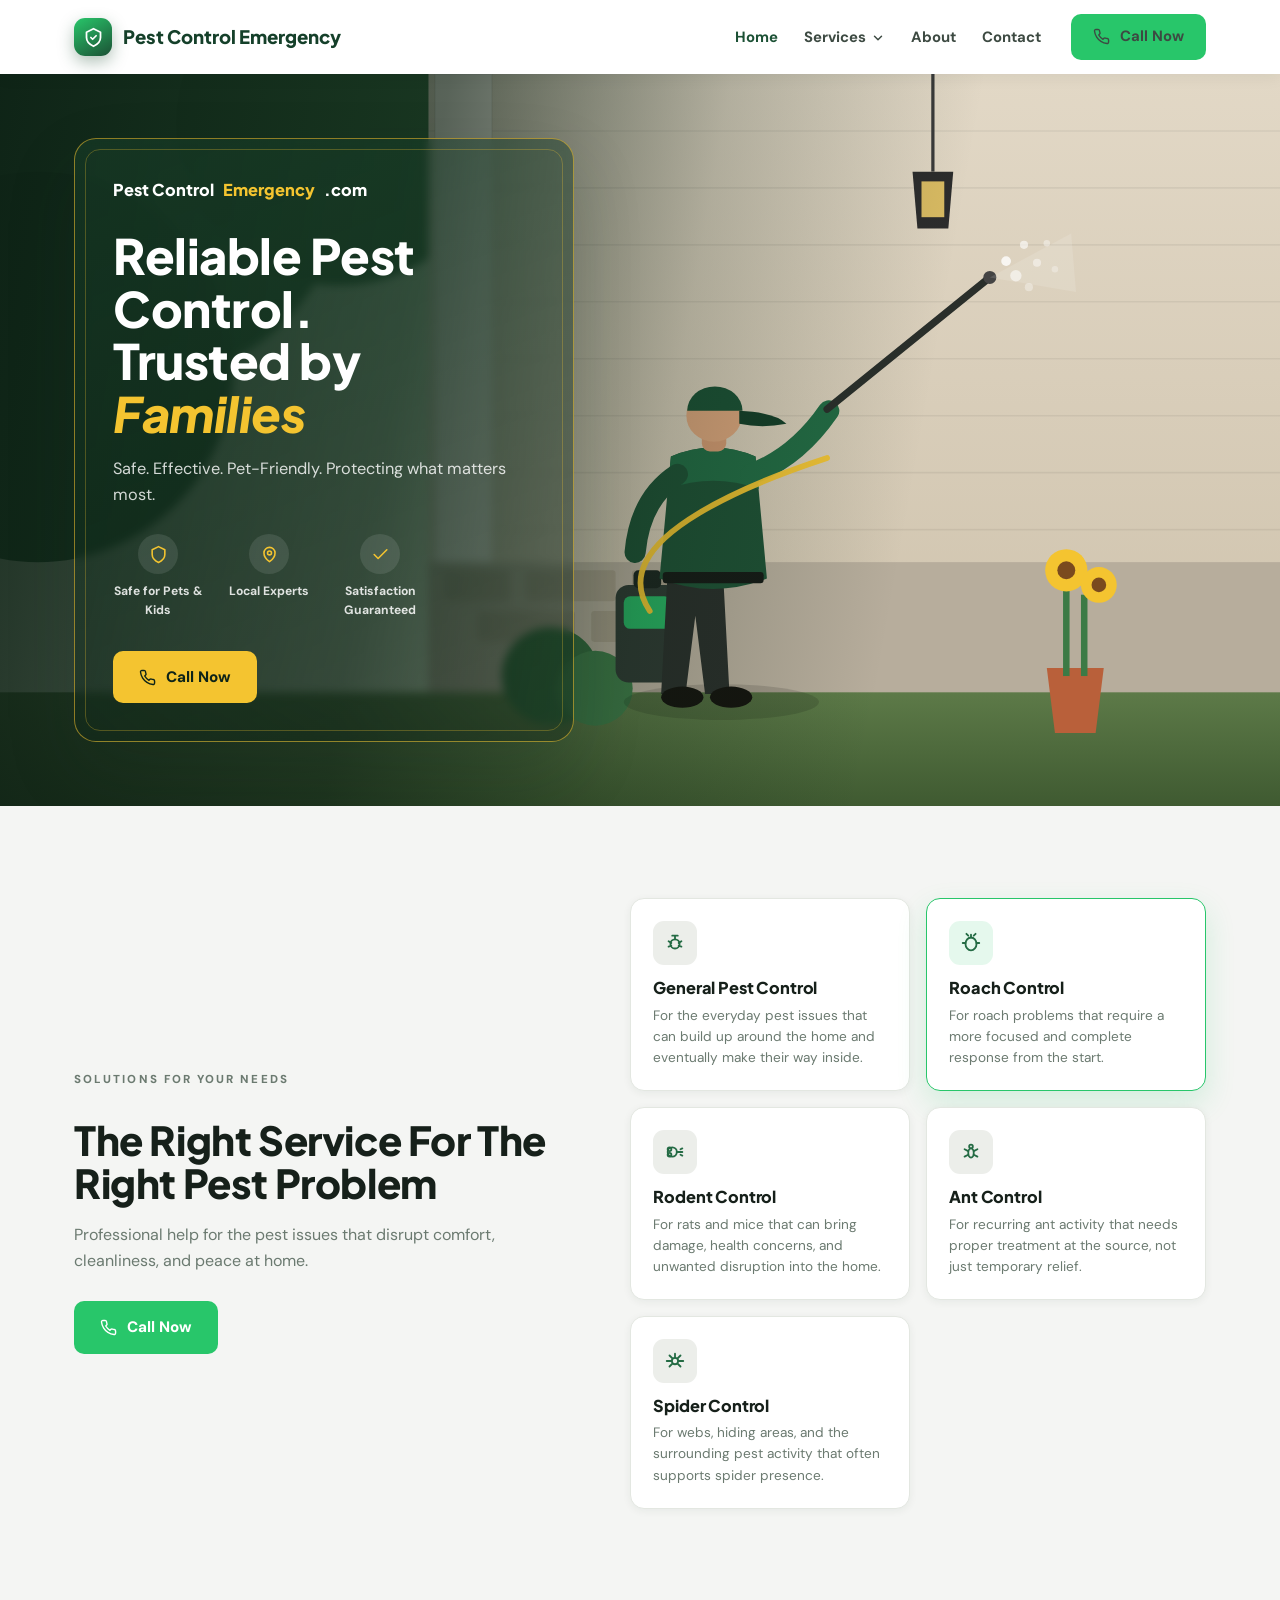
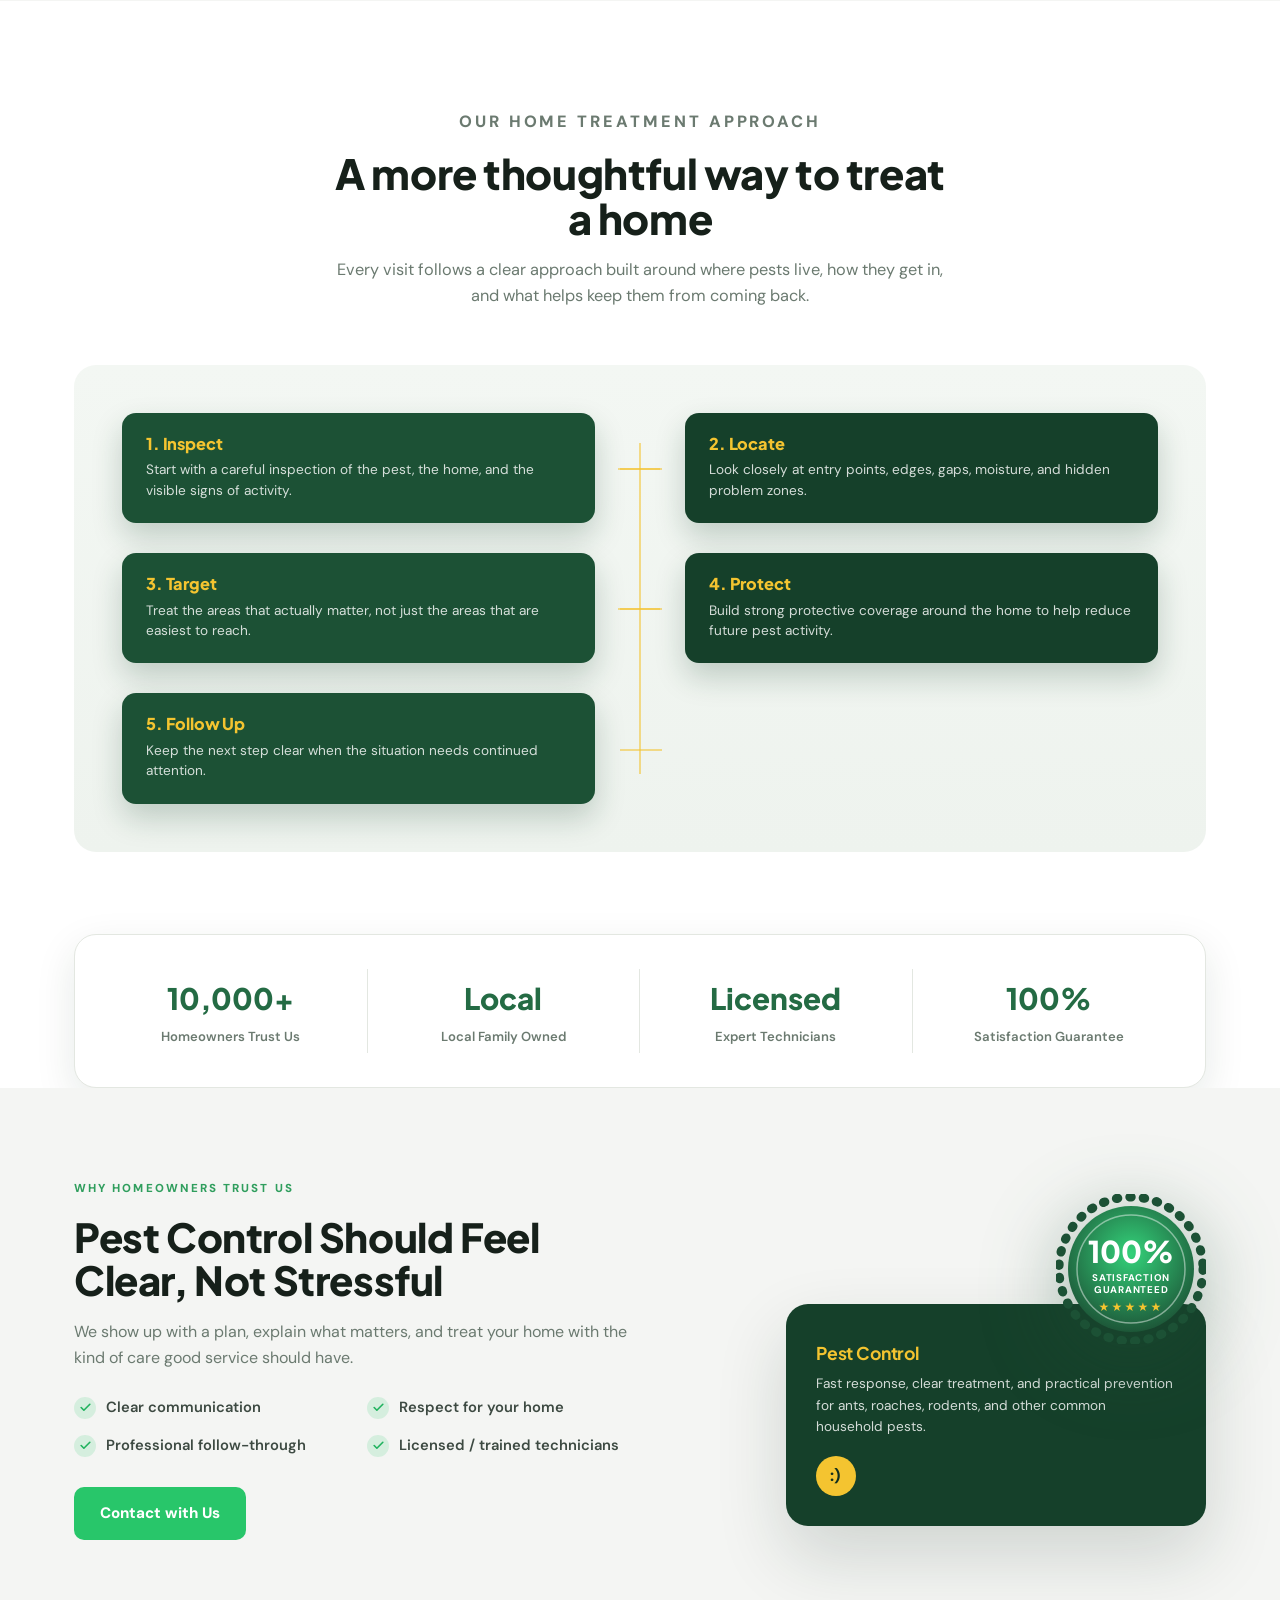
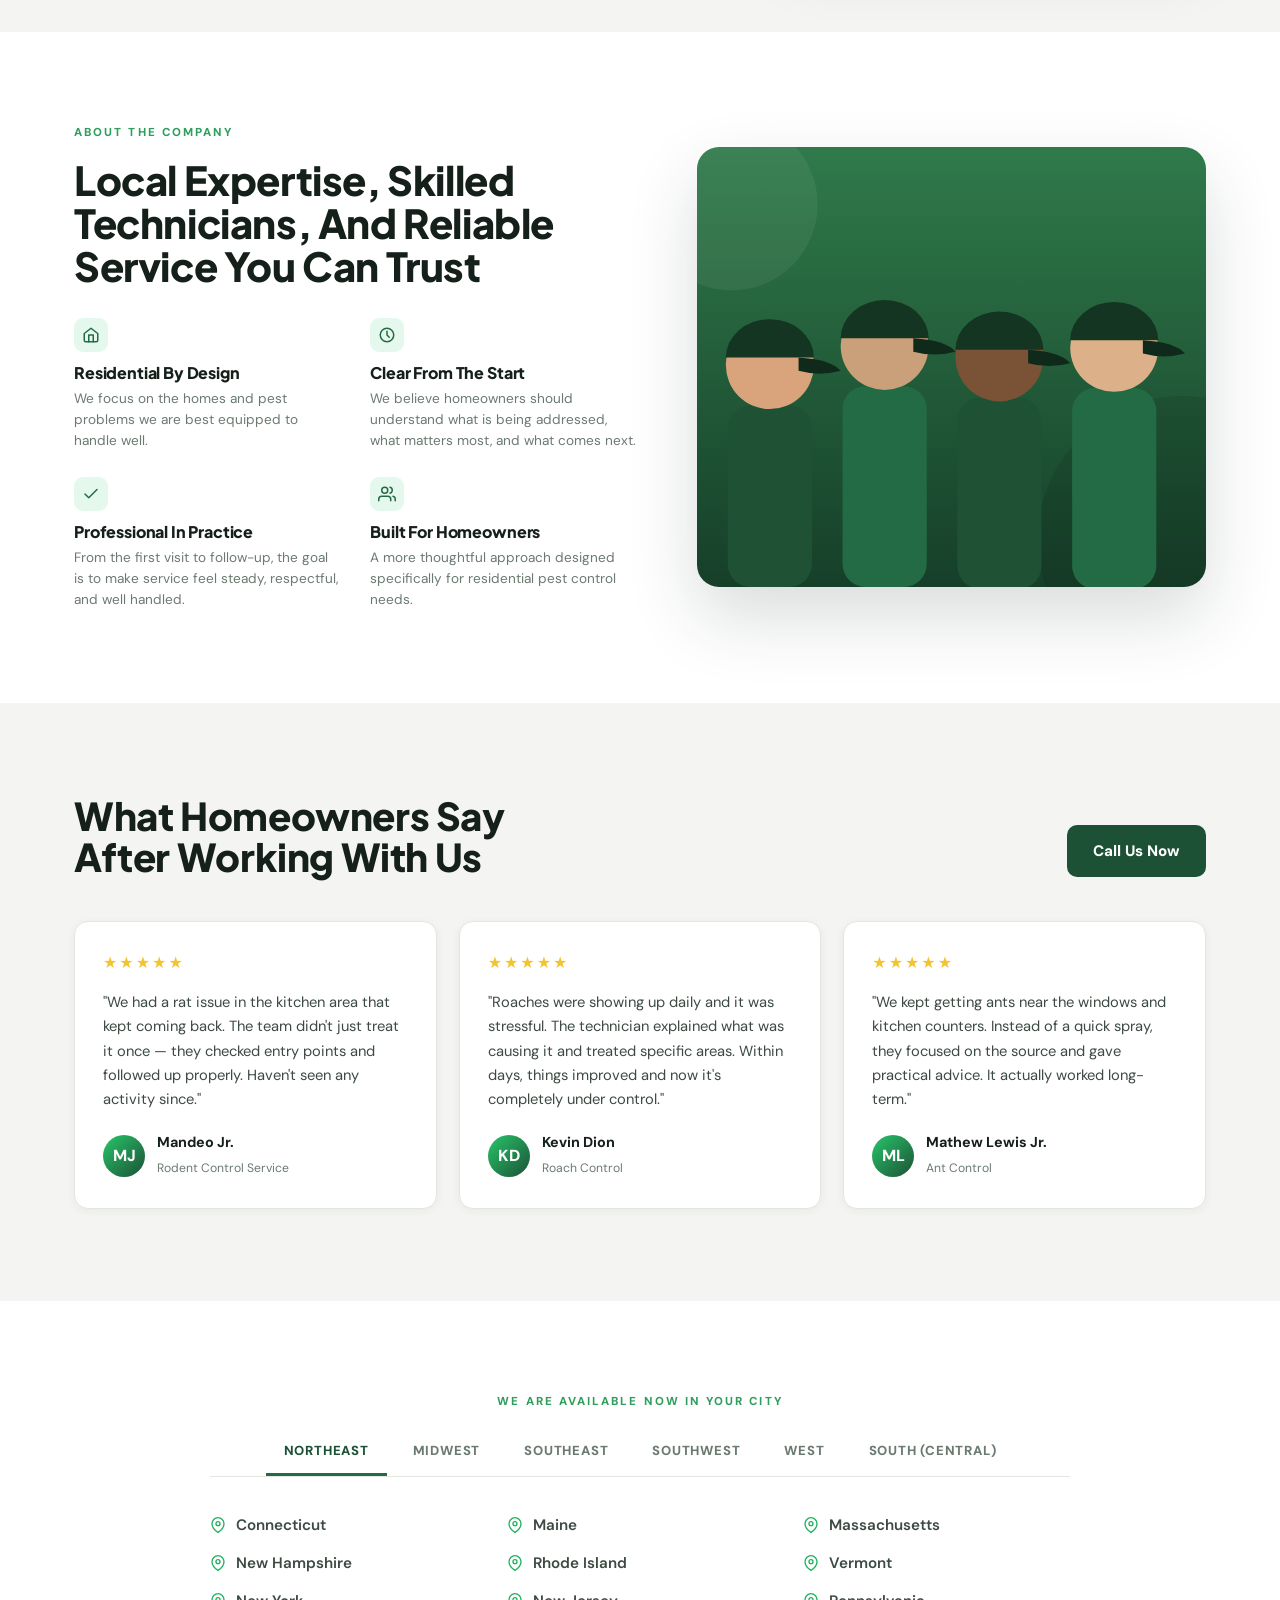
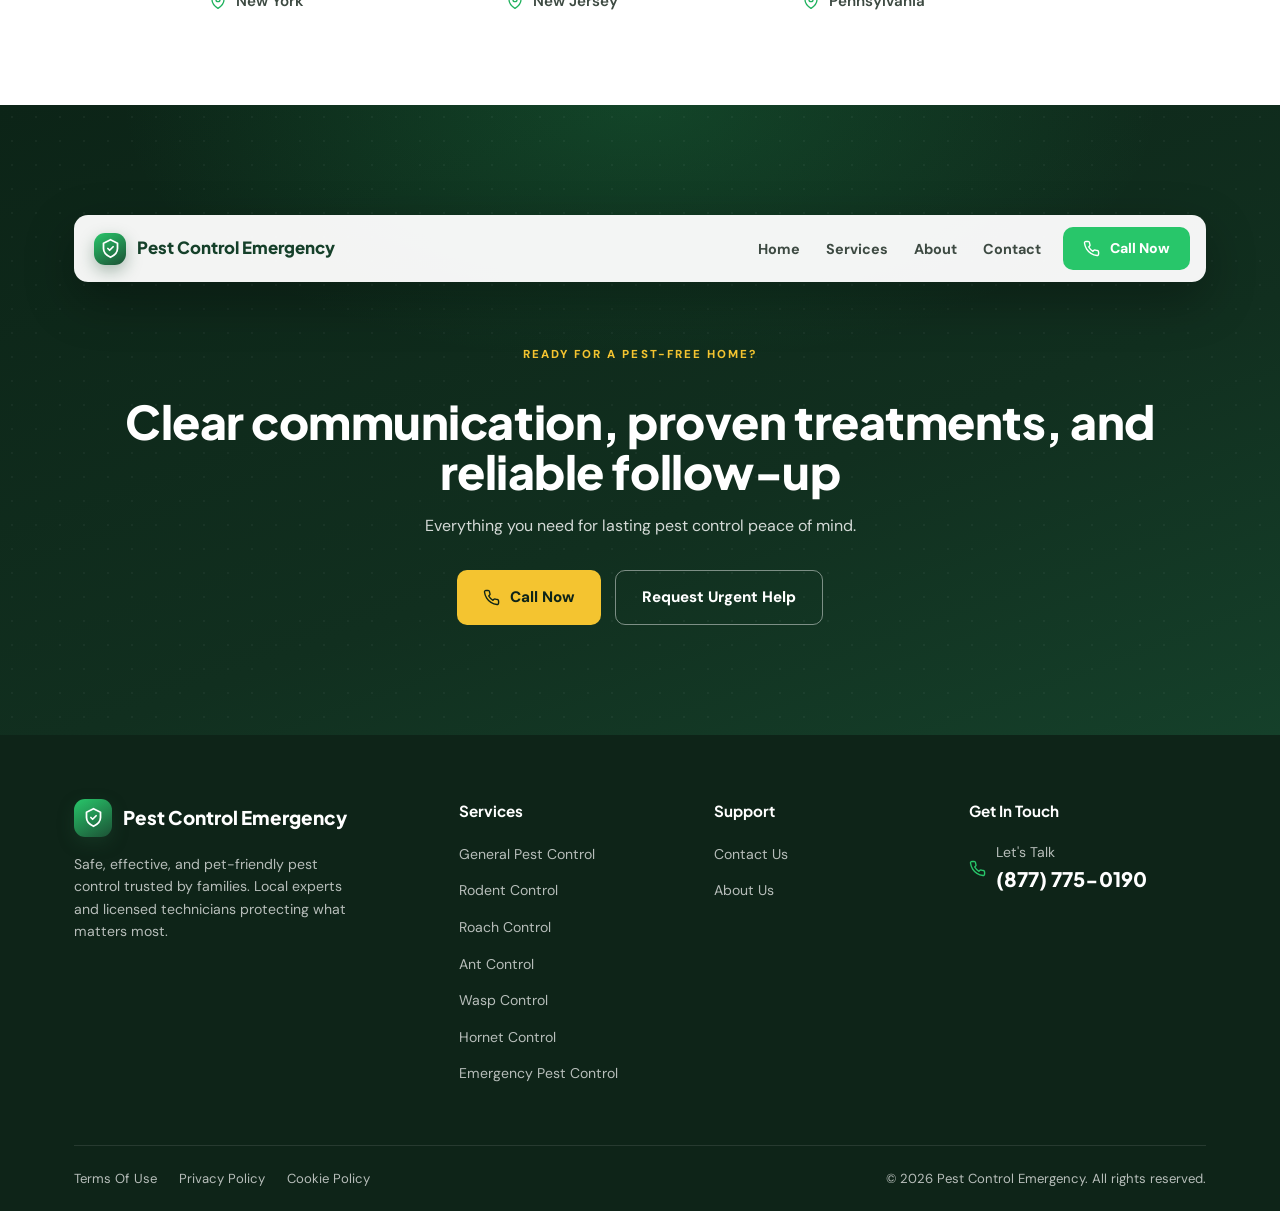
==== index.html @ f07d4320 "Add files via upload" ====
<!DOCTYPE html>
<html lang="en">
<head>
<meta charset="UTF-8" />
<meta name="viewport" content="width=device-width, initial-scale=1.0" />
<title>Pest Control Emergency — Reliable Pest Control Trusted by Families</title>
<meta name="description" content="Pest Control Emergency provides safe, effective, pet-friendly pest control. Local experts, licensed technicians, and 100% satisfaction guaranteed. Call now." />
<link rel="preconnect" href="https://fonts.googleapis.com" />
<link rel="preconnect" href="https://fonts.gstatic.com" crossorigin />
<link href="https://fonts.googleapis.com/css2?family=DM+Sans:opsz,wght@9..40,400;9..40,500;9..40,600;9..40,700&family=Plus+Jakarta+Sans:wght@500;600;700;800&display=swap" rel="stylesheet" />
<link rel="stylesheet" href="styles.css" />
</head>
<body>

<!-- ============ SITE HEADER ============ -->
<header class="site-header">
  <div class="wrap">
    <a href="index.html" class="logo">
      <span class="logo-mark"><svg viewBox="0 0 24 24" fill="none" stroke="#fff" stroke-width="2" stroke-linecap="round" stroke-linejoin="round"><path d="M12 2L4 6v6c0 5 3.5 8 8 10 4.5-2 8-5 8-10V6l-8-4z"/><path d="M9 12l2 2 4-4"/></svg></span>
      <span>Pest Control Emergency</span>
    </a>
    <nav class="main-nav">
      <ul>
        <li><a href="index.html" class="current">Home</a></li>
        <li class="has-dropdown">
          <a>Services <svg viewBox="0 0 24 24" fill="none" stroke="currentColor" stroke-width="2.5" stroke-linecap="round" stroke-linejoin="round"><path d="M6 9l6 6 6-6"/></svg></a>
          <div class="dropdown">
            <a href="general-pest-control.html"><svg viewBox="0 0 24 24" fill="none" stroke-width="2"><circle cx="12" cy="13" r="5"/><path d="M12 8V4"/></svg> General Pest Control</a>
            <a href="rodent-control.html"><svg viewBox="0 0 24 24" fill="none" stroke-width="2"><circle cx="9" cy="12" r="5"/></svg> Rodent Control</a>
            <a href="roach-control.html"><svg viewBox="0 0 24 24" fill="none" stroke-width="2"><ellipse cx="12" cy="13" rx="6" ry="7"/></svg> Roach Control</a>
            <a href="ant-control.html"><svg viewBox="0 0 24 24" fill="none" stroke-width="2"><ellipse cx="12" cy="13" rx="3" ry="5"/></svg> Ant Control</a>
            <a href="wasp-control.html"><svg viewBox="0 0 24 24" fill="none" stroke-width="2"><ellipse cx="12" cy="13" rx="3.5" ry="6"/></svg> Wasp Control</a>
            <a href="hornet-control.html"><svg viewBox="0 0 24 24" fill="none" stroke-width="2"><ellipse cx="12" cy="13" rx="4" ry="6"/></svg> Hornet Control</a>
            <a href="emergency-pest-control.html"><svg viewBox="0 0 24 24" fill="none" stroke-width="2"><circle cx="12" cy="12" r="9"/><path d="M12 8v5"/></svg> Emergency Pest Control</a>
          </div>
        </li>
        <li><a href="about-us.html">About</a></li>
        <li><a href="contact-us.html">Contact</a></li>
      </ul>
      <a href="tel:+18777750190" class="btn btn-green header-call">
        <svg viewBox="0 0 24 24" fill="none" stroke="currentColor" stroke-width="2" stroke-linecap="round" stroke-linejoin="round"><path d="M22 16.92v3a2 2 0 0 1-2.18 2 19.79 19.79 0 0 1-8.63-3.07 19.5 19.5 0 0 1-6-6 19.79 19.79 0 0 1-3.07-8.67A2 2 0 0 1 4.11 2h3a2 2 0 0 1 2 1.72c.13.96.36 1.9.7 2.81a2 2 0 0 1-.45 2.11L8.09 9.91a16 16 0 0 0 6 6l1.27-1.27a2 2 0 0 1 2.11-.45c.91.34 1.85.57 2.81.7A2 2 0 0 1 22 16.92z"/></svg>
        Call Now
      </a>
      <button class="nav-burger" aria-label="Menu"><span></span><span></span><span></span></button>
    </nav>
  </div>
</header>

<!-- ============ HERO ============ -->
<section class="hero" id="home">
  <!-- Background scene: drop assets/hero.jpg to auto-replace the illustration -->
  <div class="hero-media">
    <svg viewBox="0 0 1600 900" preserveAspectRatio="xMidYMid slice" xmlns="http://www.w3.org/2000/svg" aria-hidden="true">
      <defs>
        <linearGradient id="sky" x1="0" y1="0" x2="0" y2="1">
          <stop offset="0" stop-color="#b7d3b2"/><stop offset="1" stop-color="#dde6cd"/>
        </linearGradient>
        <linearGradient id="wall" x1="0" y1="0" x2="0" y2="1">
          <stop offset="0" stop-color="#e2d8c6"/><stop offset="1" stop-color="#cfc3ad"/>
        </linearGradient>
        <linearGradient id="ground" x1="0" y1="0" x2="0" y2="1">
          <stop offset="0" stop-color="#5d7a48"/><stop offset="1" stop-color="#3f5a31"/>
        </linearGradient>
      </defs>
      <!-- sky / atmosphere -->
      <rect width="1600" height="900" fill="url(#sky)"/>
      <!-- distant foliage -->
      <circle cx="180" cy="120" r="260" fill="#3a6e44"/>
      <circle cx="430" cy="60" r="200" fill="#34663d"/>
      <circle cx="60" cy="360" r="240" fill="#2e5b37"/>
      <!-- house wall -->
      <rect x="540" y="0" width="1060" height="780" fill="url(#wall)"/>
      <!-- siding lines -->
      <g stroke="#0000000f" stroke-width="2">
        <line x1="540" y1="70" x2="1600" y2="70"/><line x1="540" y1="140" x2="1600" y2="140"/>
        <line x1="540" y1="210" x2="1600" y2="210"/><line x1="540" y1="280" x2="1600" y2="280"/>
        <line x1="540" y1="350" x2="1600" y2="350"/><line x1="540" y1="420" x2="1600" y2="420"/>
        <line x1="540" y1="490" x2="1600" y2="490"/><line x1="540" y1="560" x2="1600" y2="560"/>
      </g>
      <!-- white corner column -->
      <rect x="548" y="0" width="70" height="780" fill="#efeae0"/>
      <rect x="548" y="0" width="70" height="780" fill="none" stroke="#00000010" stroke-width="2"/>
      <!-- stone base -->
      <rect x="540" y="600" width="1060" height="180" fill="#b7ad9c"/>
      <g fill="#a89d8a">
        <rect x="560" y="610" width="80" height="38" rx="4"/><rect x="660" y="610" width="110" height="38" rx="4"/>
        <rect x="790" y="610" width="90" height="38" rx="4"/><rect x="600" y="660" width="120" height="38" rx="4"/>
        <rect x="740" y="660" width="90" height="38" rx="4"/>
      </g>
      <!-- ground / lawn -->
      <rect x="0" y="760" width="1600" height="140" fill="url(#ground)"/>
      <!-- hanging lantern -->
      <line x1="1160" y1="0" x2="1160" y2="120" stroke="#3a3a3a" stroke-width="4"/>
      <path d="M1135 120 h50 l-6 70 h-38 z" fill="#2c2c2c"/>
      <rect x="1146" y="132" width="28" height="44" fill="#f6d36b" opacity=".85"/>
      <!-- potted sunflowers (bottom right) -->
      <g transform="translate(1300 640)">
        <path d="M0 90 L70 90 L60 170 L10 170 Z" fill="#b9603a"/>
        <g fill="#3c7a45"><rect x="20" y="-10" width="8" height="110"/><rect x="42" y="0" width="8" height="100"/></g>
        <g><circle cx="24" cy="-30" r="26" fill="#f4c430"/><circle cx="24" cy="-30" r="11" fill="#7a4a1e"/>
           <circle cx="64" cy="-12" r="22" fill="#f4c430"/><circle cx="64" cy="-12" r="9" fill="#7a4a1e"/></g>
      </g>
      <!-- shrub left of technician -->
      <circle cx="690" cy="740" r="60" fill="#356b3e"/>
      <circle cx="745" cy="755" r="46" fill="#3f7a48"/>

      <!-- ===== Technician (back view, spraying up) ===== -->
      <g>
        <!-- shadow -->
        <ellipse cx="900" cy="772" rx="120" ry="22" fill="#00000022"/>
        <!-- tank / canister on ground -->
        <g transform="translate(770 628)">
          <rect x="0" y="0" width="78" height="120" rx="16" fill="#2f3a33"/>
          <rect x="10" y="14" width="58" height="40" rx="8" fill="#28c66a" opacity=".85"/>
          <rect x="22" y="-18" width="34" height="22" rx="6" fill="#1c2620"/>
        </g>
        <!-- legs -->
        <path d="M858 612 h44 l8 150 h-30 l-12 -96 -12 96 h-30 l8 -150 z" fill="#2a2f2b"/>
        <!-- shoes -->
        <ellipse cx="852" cy="766" rx="26" ry="13" fill="#15140f"/>
        <ellipse cx="912" cy="766" rx="26" ry="13" fill="#15140f"/>
        <!-- torso (green shirt, back) -->
        <path d="M838 470 q52 -22 104 0 l14 150 q-66 26 -132 0 z" fill="#1f5135"/>
        <path d="M838 470 q52 -22 104 0 l4 40 q-56 -20 -112 0 z" fill="#236b44"/>
        <!-- belt -->
        <rect x="828" y="612" width="124" height="14" rx="4" fill="#161a16"/>
        <!-- left arm down to tank -->
        <path d="M846 492 q-46 30 -52 96" fill="none" stroke="#1f5135" stroke-width="26" stroke-linecap="round"/>
        <!-- right arm raised holding wand -->
        <path d="M936 492 q56 -20 96 -78" fill="none" stroke="#236b44" stroke-width="26" stroke-linecap="round"/>
        <!-- neck + head -->
        <rect x="876" y="430" width="30" height="34" rx="10" fill="#d49a72"/>
        <ellipse cx="891" cy="420" rx="34" ry="32" fill="#dca57c"/>
        <!-- cap -->
        <path d="M858 414 a34 30 0 0 1 68 0 z" fill="#1c5135"/>
        <path d="M922 414 q44 2 58 16 q-30 6 -58 0 z" fill="#163f29"/>
        <!-- wand -->
        <line x1="1030" y1="412" x2="1230" y2="250" stroke="#2a2f2b" stroke-width="9" stroke-linecap="round"/>
        <circle cx="1230" cy="250" r="8" fill="#444"/>
        <!-- yellow hose from tank to hand -->
        <path d="M812 660 q-40 -60 60 -120 q60 -36 158 -68" fill="none" stroke="#f4c430" stroke-width="7" stroke-linecap="round" opacity=".95"/>
        <!-- spray mist -->
        <g fill="#ffffff">
          <circle cx="1250" cy="230" r="6" opacity=".8"/><circle cx="1272" cy="210" r="5" opacity=".6"/>
          <circle cx="1262" cy="248" r="7" opacity=".55"/><circle cx="1288" cy="232" r="5" opacity=".45"/>
          <circle cx="1300" cy="208" r="4" opacity=".4"/><circle cx="1278" cy="262" r="5" opacity=".35"/>
          <circle cx="1310" cy="240" r="4" opacity=".3"/>
        </g>
        <path d="M1230 250 L1330 196 L1336 268 Z" fill="#ffffff" opacity=".12"/>
      </g>
    </svg>
    <img src="assets/hero.jpg" alt="Pest control technician treating a home exterior" onerror="this.style.display='none'">
  </div>
  <div class="hero-overlay"></div>
  <div class="wrap">
    <div class="hero-card reveal">
      <div class="hero-brand">Pest Control<span class="dot">Emergency</span>.com</div>
      <h1>Reliable Pest Control.<br>Trusted by <span class="accent">Families</span></h1>
      <p class="lede">Safe. Effective. Pet-Friendly. Protecting what matters most.</p>
      <div class="hero-feats">
        <div class="hero-feat">
          <span class="ic"><svg viewBox="0 0 24 24" fill="none" stroke-width="2" stroke-linecap="round" stroke-linejoin="round"><path d="M12 2L4 6v6c0 5 3.5 8 8 10 4.5-2 8-5 8-10V6l-8-4z"/></svg></span>
          <span>Safe for Pets &amp; Kids</span>
        </div>
        <div class="hero-feat">
          <span class="ic"><svg viewBox="0 0 24 24" fill="none" stroke-width="2" stroke-linecap="round" stroke-linejoin="round"><path d="M12 21s-7-5-7-11a7 7 0 0 1 14 0c0 6-7 11-7 11z"/><circle cx="12" cy="10" r="2.5"/></svg></span>
          <span>Local Experts</span>
        </div>
        <div class="hero-feat">
          <span class="ic"><svg viewBox="0 0 24 24" fill="none" stroke-width="2" stroke-linecap="round" stroke-linejoin="round"><path d="M20 6L9 17l-5-5"/></svg></span>
          <span>Satisfaction Guaranteed</span>
        </div>
      </div>
      <a href="tel:+18777750190" class="btn btn-gold">
        <svg viewBox="0 0 24 24" fill="none" stroke="currentColor" stroke-width="2" stroke-linecap="round" stroke-linejoin="round"><path d="M22 16.92v3a2 2 0 0 1-2.18 2 19.79 19.79 0 0 1-8.63-3.07 19.5 19.5 0 0 1-6-6 19.79 19.79 0 0 1-3.07-8.67A2 2 0 0 1 4.11 2h3a2 2 0 0 1 2 1.72c.13.96.36 1.9.7 2.81a2 2 0 0 1-.45 2.11L8.09 9.91a16 16 0 0 0 6 6l1.27-1.27a2 2 0 0 1 2.11-.45c.91.34 1.85.57 2.81.7A2 2 0 0 1 22 16.92z"/></svg>
        Call Now
      </a>
    </div>
  </div>
</section>

<!-- ============ SERVICES ============ -->
<section class="section services" id="services">
  <div class="wrap services-grid">
    <div class="services-intro reveal">
      <p class="eyebrow">Solutions For Your Needs</p>
      <h2>The Right Service For The Right Pest Problem</h2>
      <p>Professional help for the pest issues that disrupt comfort, cleanliness, and peace at home.</p>
      <a href="tel:+18777750190" class="btn btn-green">
        <svg viewBox="0 0 24 24" fill="none" stroke="currentColor" stroke-width="2" stroke-linecap="round" stroke-linejoin="round"><path d="M22 16.92v3a2 2 0 0 1-2.18 2 19.79 19.79 0 0 1-8.63-3.07 19.5 19.5 0 0 1-6-6 19.79 19.79 0 0 1-3.07-8.67A2 2 0 0 1 4.11 2h3a2 2 0 0 1 2 1.72c.13.96.36 1.9.7 2.81a2 2 0 0 1-.45 2.11L8.09 9.91a16 16 0 0 0 6 6l1.27-1.27a2 2 0 0 1 2.11-.45c.91.34 1.85.57 2.81.7A2 2 0 0 1 22 16.92z"/></svg>
        Call Now
      </a>
    </div>
    <div class="cards">
      <a class="card reveal" href="general-pest-control.html">
        <span class="ic"><svg viewBox="0 0 24 24" fill="none" stroke-width="2" stroke-linecap="round" stroke-linejoin="round"><circle cx="12" cy="13" r="5"/><path d="M12 8V4M9 4h6M5 10l3 2M19 10l-3 2M5 16l3-1M19 16l-3-1"/></svg></span>
        <h3>General Pest Control</h3>
        <p>For the everyday pest issues that can build up around the home and eventually make their way inside.</p>
      </a>
      <a class="card active reveal d1" href="roach-control.html">
        <span class="ic"><svg viewBox="0 0 24 24" fill="none" stroke-width="2" stroke-linecap="round" stroke-linejoin="round"><ellipse cx="12" cy="13" rx="6" ry="7"/><path d="M12 6V3M9 4l-2-2M15 4l2-2M6 12H3M21 12h-3"/></svg></span>
        <h3>Roach Control</h3>
        <p>For roach problems that require a more focused and complete response from the start.</p>
      </a>
      <a class="card reveal d1" href="rodent-control.html">
        <span class="ic"><svg viewBox="0 0 24 24" fill="none" stroke-width="2" stroke-linecap="round" stroke-linejoin="round"><circle cx="9" cy="12" r="5"/><circle cx="6" cy="9" r="2"/><circle cx="6" cy="15" r="2"/><path d="M14 12h6M18 9l2-1M18 15l2 1"/></svg></span>
        <h3>Rodent Control</h3>
        <p>For rats and mice that can bring damage, health concerns, and unwanted disruption into the home.</p>
      </a>
      <a class="card reveal d2" href="ant-control.html">
        <span class="ic"><svg viewBox="0 0 24 24" fill="none" stroke-width="2" stroke-linecap="round" stroke-linejoin="round"><ellipse cx="12" cy="13" rx="3" ry="5"/><circle cx="12" cy="6" r="2"/><path d="M9 11L5 9M15 11l4-2M9 15l-4 2M15 15l4 2"/></svg></span>
        <h3>Ant Control</h3>
        <p>For recurring ant activity that needs proper treatment at the source, not just temporary relief.</p>
      </a>
      <a class="card reveal d2" href="general-pest-control.html">
        <span class="ic"><svg viewBox="0 0 24 24" fill="none" stroke-width="2" stroke-linecap="round" stroke-linejoin="round"><circle cx="12" cy="12" r="3.5"/><path d="M12 8.5V4M8.5 12H3M15.5 12H21M9.5 9.5L6 6M14.5 9.5L18 6M9.5 14.5L6 18M14.5 14.5L18 18"/></svg></span>
        <h3>Spider Control</h3>
        <p>For webs, hiding areas, and the surrounding pest activity that often supports spider presence.</p>
      </a>
    </div>
  </div>
</section>

<!-- ============ APPROACH ============ -->
<section class="section approach" id="approach">
  <div class="wrap">
    <div class="section-head center reveal">
      <p class="eyebrow">Our Home Treatment Approach</p>
      <h2>A more thoughtful way to treat a home</h2>
      <p>Every visit follows a clear approach built around where pests live, how they get in, and what helps keep them from coming back.</p>
    </div>
    <div class="flow reveal">
      <div class="flow-grid">
        <div class="step left reveal">
          <h4>1. Inspect</h4>
          <p>Start with a careful inspection of the pest, the home, and the visible signs of activity.</p>
        </div>
        <div class="step right reveal d1">
          <h4>2. Locate</h4>
          <p>Look closely at entry points, edges, gaps, moisture, and hidden problem zones.</p>
        </div>
        <div class="step left reveal d1">
          <h4>3. Target</h4>
          <p>Treat the areas that actually matter, not just the areas that are easiest to reach.</p>
        </div>
        <div class="step right reveal d2">
          <h4>4. Protect</h4>
          <p>Build strong protective coverage around the home to help reduce future pest activity.</p>
        </div>
        <div class="step left reveal d2">
          <h4>5. Follow Up</h4>
          <p>Keep the next step clear when the situation needs continued attention.</p>
        </div>
      </div>
    </div>
  </div>
</section>

<!-- ============ STATS ============ -->
<section class="stats-wrap">
  <div class="wrap">
    <div class="stats reveal">
      <div class="stat"><div class="num">10,000+</div><div class="lab">Homeowners Trust Us</div></div>
      <div class="stat"><div class="num">Local</div><div class="lab">Local Family Owned</div></div>
      <div class="stat"><div class="num">Licensed</div><div class="lab">Expert Technicians</div></div>
      <div class="stat"><div class="num">100%</div><div class="lab">Satisfaction Guarantee</div></div>
    </div>
  </div>
</section>

<!-- ============ WHY ============ -->
<section class="section why">
  <div class="wrap why-grid">
    <div class="reveal">
      <p class="eyebrow">Why Homeowners Trust Us</p>
      <h2>Pest Control Should Feel Clear, Not Stressful</h2>
      <p class="why-lede">We show up with a plan, explain what matters, and treat your home with the kind of care good service should have.</p>
      <div class="checks">
        <div class="check"><span class="tick"><svg viewBox="0 0 24 24" fill="none" stroke-width="3" stroke-linecap="round" stroke-linejoin="round"><path d="M20 6L9 17l-5-5"/></svg></span> Clear communication</div>
        <div class="check"><span class="tick"><svg viewBox="0 0 24 24" fill="none" stroke-width="3" stroke-linecap="round" stroke-linejoin="round"><path d="M20 6L9 17l-5-5"/></svg></span> Respect for your home</div>
        <div class="check"><span class="tick"><svg viewBox="0 0 24 24" fill="none" stroke-width="3" stroke-linecap="round" stroke-linejoin="round"><path d="M20 6L9 17l-5-5"/></svg></span> Professional follow-through</div>
        <div class="check"><span class="tick"><svg viewBox="0 0 24 24" fill="none" stroke-width="3" stroke-linecap="round" stroke-linejoin="round"><path d="M20 6L9 17l-5-5"/></svg></span> Licensed / trained technicians</div>
      </div>
      <a href="contact-us.html" class="btn btn-green">Contact with Us</a>
    </div>
    <div class="why-visual reveal d1">
      <div class="badge" aria-label="100% Satisfaction Guaranteed">
        <svg viewBox="0 0 200 200" xmlns="http://www.w3.org/2000/svg">
          <defs>
            <radialGradient id="seal" cx="50%" cy="38%" r="65%">
              <stop offset="0" stop-color="#34d27a"/><stop offset="1" stop-color="#1c5135"/>
            </radialGradient>
          </defs>
          <circle cx="100" cy="100" r="96" fill="none" stroke="#1c5135" stroke-width="12" stroke-linecap="round" stroke-dasharray="2 16"/>
          <circle cx="100" cy="100" r="84" fill="url(#seal)"/>
          <circle cx="100" cy="100" r="72" fill="none" stroke="#ffffff" stroke-opacity=".45" stroke-width="2"/>
          <text x="100" y="92" text-anchor="middle" fill="#fff" font-family="Plus Jakarta Sans, sans-serif" font-weight="800" font-size="40">100%</text>
          <text x="100" y="116" text-anchor="middle" fill="#fff" font-family="DM Sans, sans-serif" font-weight="700" font-size="13" letter-spacing="1">SATISFACTION</text>
          <text x="100" y="132" text-anchor="middle" fill="#fff" font-family="DM Sans, sans-serif" font-weight="700" font-size="13" letter-spacing="1">GUARANTEED</text>
          <text x="100" y="156" text-anchor="middle" fill="#f4c430" font-size="16" letter-spacing="3">★★★★★</text>
        </svg>
      </div>
      <div class="guarantee-card">
        <h4>Pest Control</h4>
        <p>Fast response, clear treatment, and practical prevention for ants, roaches, rodents, and other common household pests.</p>
        <div class="face">:)</div>
      </div>
    </div>
  </div>
</section>

<!-- ============ ABOUT ============ -->
<section class="section about" id="about">
  <div class="wrap about-grid">
    <div class="reveal">
      <p class="eyebrow">About The Company</p>
      <h2>Local Expertise, Skilled Technicians, And Reliable Service You Can Trust</h2>
      <div class="feature-grid">
        <div class="feature">
          <span class="ic"><svg viewBox="0 0 24 24" fill="none" stroke-width="2" stroke-linecap="round" stroke-linejoin="round"><path d="M3 10l9-7 9 7v9a2 2 0 0 1-2 2H5a2 2 0 0 1-2-2z"/><path d="M9 21V12h6v9"/></svg></span>
          <h3>Residential By Design</h3>
          <p>We focus on the homes and pest problems we are best equipped to handle well.</p>
        </div>
        <div class="feature">
          <span class="ic"><svg viewBox="0 0 24 24" fill="none" stroke-width="2" stroke-linecap="round" stroke-linejoin="round"><circle cx="12" cy="12" r="9"/><path d="M12 7v5l3 3"/></svg></span>
          <h3>Clear From The Start</h3>
          <p>We believe homeowners should understand what is being addressed, what matters most, and what comes next.</p>
        </div>
        <div class="feature">
          <span class="ic"><svg viewBox="0 0 24 24" fill="none" stroke-width="2" stroke-linecap="round" stroke-linejoin="round"><path d="M20 6L9 17l-5-5"/></svg></span>
          <h3>Professional In Practice</h3>
          <p>From the first visit to follow-up, the goal is to make service feel steady, respectful, and well handled.</p>
        </div>
        <div class="feature">
          <span class="ic"><svg viewBox="0 0 24 24" fill="none" stroke-width="2" stroke-linecap="round" stroke-linejoin="round"><path d="M17 21v-2a4 4 0 0 0-4-4H5a4 4 0 0 0-4 4v2"/><circle cx="9" cy="7" r="4"/><path d="M23 21v-2a4 4 0 0 0-3-3.87M16 3.13a4 4 0 0 1 0 7.75"/></svg></span>
          <h3>Built For Homeowners</h3>
          <p>A more thoughtful approach designed specifically for residential pest control needs.</p>
        </div>
      </div>
    </div>
    <div class="about-photo reveal d1">
      <!-- Drop assets/team.jpg to auto-replace the illustration below -->
      <svg viewBox="0 0 600 460" preserveAspectRatio="xMidYMid slice" xmlns="http://www.w3.org/2000/svg" aria-hidden="true">
        <defs>
          <linearGradient id="bg2" x1="0" y1="0" x2="0" y2="1">
            <stop offset="0" stop-color="#2f7a4a"/><stop offset="1" stop-color="#163f29"/>
          </linearGradient>
        </defs>
        <rect width="600" height="460" fill="url(#bg2)"/>
        <circle cx="70" cy="60" r="90" fill="#ffffff" fill-opacity=".06"/>
        <circle cx="540" cy="410" r="150" fill="#000000" fill-opacity=".10"/>
        <!-- 5 technicians -->
        <g>
          <!-- person template repeated with offsets -->
          <g transform="translate(110 150)">
            <rect x="-44" y="120" width="88" height="190" rx="24" fill="#1f5135"/>
            <circle cx="0" cy="78" r="46" fill="#d9a47b"/>
            <path d="M-46 70 a46 40 0 0 1 92 0 z" fill="#143521"/>
            <path d="M30 70 q34 2 44 14 q-22 6 -44 0 z" fill="#0f2a1a"/>
          </g>
          <g transform="translate(230 130)">
            <rect x="-44" y="120" width="88" height="210" rx="24" fill="#236b44"/>
            <circle cx="0" cy="78" r="46" fill="#caa07a"/>
            <path d="M-46 70 a46 40 0 0 1 92 0 z" fill="#143521"/>
            <path d="M30 70 q34 2 44 14 q-22 6 -44 0 z" fill="#0f2a1a"/>
          </g>
          <g transform="translate(350 142)">
            <rect x="-44" y="120" width="88" height="200" rx="24" fill="#1f5135"/>
            <circle cx="0" cy="78" r="46" fill="#7a5236"/>
            <path d="M-46 70 a46 40 0 0 1 92 0 z" fill="#143521"/>
            <path d="M30 70 q34 2 44 14 q-22 6 -44 0 z" fill="#0f2a1a"/>
          </g>
          <g transform="translate(470 132)">
            <rect x="-44" y="120" width="88" height="210" rx="24" fill="#236b44"/>
            <circle cx="0" cy="78" r="46" fill="#dcb088"/>
            <path d="M-46 70 a46 40 0 0 1 92 0 z" fill="#143521"/>
            <path d="M30 70 q34 2 44 14 q-22 6 -44 0 z" fill="#0f2a1a"/>
          </g>
        </g>
      </svg>
      <img src="assets/team.jpg" alt="Pest Control Emergency team" onerror="this.style.display='none'">
    </div>
  </div>
</section>

<!-- ============ TESTIMONIALS ============ -->
<section class="section testi" id="testimonials">
  <div class="wrap">
    <div class="testi-head reveal">
      <h2>What Homeowners Say<br>After Working With Us</h2>
      <a href="tel:+18777750190" class="btn btn-dark">Call Us Now</a>
    </div>
    <div class="testi-grid">
      <div class="testi-card reveal">
        <div class="stars">★★★★★</div>
        <p class="quote">"We had a rat issue in the kitchen area that kept coming back. The team didn't just treat it once — they checked entry points and followed up properly. Haven't seen any activity since."</p>
        <div class="testi-author"><span class="avatar">MJ</span><div><b>Mandeo Jr.</b><small>Rodent Control Service</small></div></div>
      </div>
      <div class="testi-card reveal d1">
        <div class="stars">★★★★★</div>
        <p class="quote">"Roaches were showing up daily and it was stressful. The technician explained what was causing it and treated specific areas. Within days, things improved and now it's completely under control."</p>
        <div class="testi-author"><span class="avatar">KD</span><div><b>Kevin Dion</b><small>Roach Control</small></div></div>
      </div>
      <div class="testi-card reveal d2">
        <div class="stars">★★★★★</div>
        <p class="quote">"We kept getting ants near the windows and kitchen counters. Instead of a quick spray, they focused on the source and gave practical advice. It actually worked long-term."</p>
        <div class="testi-author"><span class="avatar">ML</span><div><b>Mathew Lewis Jr.</b><small>Ant Control</small></div></div>
      </div>
    </div>
  </div>
</section>

<!-- ============ AREAS ============ -->
<section class="section areas">
  <div class="wrap">
    <p class="eyebrow reveal">We Are Available Now In Your City</p>
    <div class="tabs reveal" id="tabs">
      <button class="tab active" data-tab="northeast">Northeast</button>
      <button class="tab" data-tab="midwest">Midwest</button>
      <button class="tab" data-tab="southeast">Southeast</button>
      <button class="tab" data-tab="southwest">Southwest</button>
      <button class="tab" data-tab="west">West</button>
      <button class="tab" data-tab="south">South (Central)</button>
    </div>

    <div class="tab-panel active" data-panel="northeast">
      <div class="grid">
        <div class="area-item"><svg viewBox="0 0 24 24" fill="none" stroke-width="2" stroke-linecap="round" stroke-linejoin="round"><path d="M21 10c0 7-9 13-9 13s-9-6-9-13a9 9 0 0 1 18 0z"/><circle cx="12" cy="10" r="3"/></svg> Connecticut</div>
        <div class="area-item"><svg viewBox="0 0 24 24" fill="none" stroke-width="2" stroke-linecap="round" stroke-linejoin="round"><path d="M21 10c0 7-9 13-9 13s-9-6-9-13a9 9 0 0 1 18 0z"/><circle cx="12" cy="10" r="3"/></svg> Maine</div>
        <div class="area-item"><svg viewBox="0 0 24 24" fill="none" stroke-width="2" stroke-linecap="round" stroke-linejoin="round"><path d="M21 10c0 7-9 13-9 13s-9-6-9-13a9 9 0 0 1 18 0z"/><circle cx="12" cy="10" r="3"/></svg> Massachusetts</div>
        <div class="area-item"><svg viewBox="0 0 24 24" fill="none" stroke-width="2" stroke-linecap="round" stroke-linejoin="round"><path d="M21 10c0 7-9 13-9 13s-9-6-9-13a9 9 0 0 1 18 0z"/><circle cx="12" cy="10" r="3"/></svg> New Hampshire</div>
        <div class="area-item"><svg viewBox="0 0 24 24" fill="none" stroke-width="2" stroke-linecap="round" stroke-linejoin="round"><path d="M21 10c0 7-9 13-9 13s-9-6-9-13a9 9 0 0 1 18 0z"/><circle cx="12" cy="10" r="3"/></svg> Rhode Island</div>
        <div class="area-item"><svg viewBox="0 0 24 24" fill="none" stroke-width="2" stroke-linecap="round" stroke-linejoin="round"><path d="M21 10c0 7-9 13-9 13s-9-6-9-13a9 9 0 0 1 18 0z"/><circle cx="12" cy="10" r="3"/></svg> Vermont</div>
        <div class="area-item"><svg viewBox="0 0 24 24" fill="none" stroke-width="2" stroke-linecap="round" stroke-linejoin="round"><path d="M21 10c0 7-9 13-9 13s-9-6-9-13a9 9 0 0 1 18 0z"/><circle cx="12" cy="10" r="3"/></svg> New York</div>
        <div class="area-item"><svg viewBox="0 0 24 24" fill="none" stroke-width="2" stroke-linecap="round" stroke-linejoin="round"><path d="M21 10c0 7-9 13-9 13s-9-6-9-13a9 9 0 0 1 18 0z"/><circle cx="12" cy="10" r="3"/></svg> New Jersey</div>
        <div class="area-item"><svg viewBox="0 0 24 24" fill="none" stroke-width="2" stroke-linecap="round" stroke-linejoin="round"><path d="M21 10c0 7-9 13-9 13s-9-6-9-13a9 9 0 0 1 18 0z"/><circle cx="12" cy="10" r="3"/></svg> Pennsylvania</div>
      </div>
    </div>
    <div class="tab-panel" data-panel="midwest">
      <div class="grid">
        <div class="area-item">Illinois</div><div class="area-item">Indiana</div><div class="area-item">Ohio</div>
        <div class="area-item">Michigan</div><div class="area-item">Wisconsin</div><div class="area-item">Minnesota</div>
        <div class="area-item">Missouri</div><div class="area-item">Iowa</div><div class="area-item">Kansas</div>
      </div>
    </div>
    <div class="tab-panel" data-panel="southeast">
      <div class="grid">
        <div class="area-item">Florida</div><div class="area-item">Georgia</div><div class="area-item">North Carolina</div>
        <div class="area-item">South Carolina</div><div class="area-item">Virginia</div><div class="area-item">Tennessee</div>
        <div class="area-item">Alabama</div><div class="area-item">Kentucky</div>
      </div>
    </div>
    <div class="tab-panel" data-panel="southwest">
      <div class="grid">
        <div class="area-item">Arizona</div><div class="area-item">New Mexico</div><div class="area-item">Nevada</div><div class="area-item">Oklahoma</div>
      </div>
    </div>
    <div class="tab-panel" data-panel="west">
      <div class="grid">
        <div class="area-item">California</div><div class="area-item">Oregon</div><div class="area-item">Washington</div>
        <div class="area-item">Colorado</div><div class="area-item">Utah</div><div class="area-item">Idaho</div>
      </div>
    </div>
    <div class="tab-panel" data-panel="south">
      <div class="grid">
        <div class="area-item">Texas</div><div class="area-item">Louisiana</div><div class="area-item">Arkansas</div><div class="area-item">Mississippi</div>
      </div>
    </div>
  </div>
</section>

<!-- ============ CTA ============ -->
<section class="cta" id="contact">
  <div class="wrap">
    <div class="cta-nav reveal">
      <a href="#home" class="logo">
        <span class="logo-mark"><svg viewBox="0 0 24 24" fill="none" stroke="#fff" stroke-width="2" stroke-linecap="round" stroke-linejoin="round"><path d="M12 2L4 6v6c0 5 3.5 8 8 10 4.5-2 8-5 8-10V6l-8-4z"/><path d="M9 12l2 2 4-4"/></svg></span>
        <span>Pest Control Emergency</span>
      </a>
      <div class="cta-nav-right">
        <ul class="cta-nav-links">
          <li><a href="index.html">Home</a></li>
          <li><a href="general-pest-control.html">Services</a></li>
          <li><a href="about-us.html">About</a></li>
          <li><a href="contact-us.html">Contact</a></li>
        </ul>
        <a href="tel:+18777750190" class="btn btn-green">
          <svg viewBox="0 0 24 24" fill="none" stroke="currentColor" stroke-width="2" stroke-linecap="round" stroke-linejoin="round"><path d="M22 16.92v3a2 2 0 0 1-2.18 2 19.79 19.79 0 0 1-8.63-3.07 19.5 19.5 0 0 1-6-6 19.79 19.79 0 0 1-3.07-8.67A2 2 0 0 1 4.11 2h3a2 2 0 0 1 2 1.72c.13.96.36 1.9.7 2.81a2 2 0 0 1-.45 2.11L8.09 9.91a16 16 0 0 0 6 6l1.27-1.27a2 2 0 0 1 2.11-.45c.91.34 1.85.57 2.81.7A2 2 0 0 1 22 16.92z"/></svg>
          Call Now
        </a>
      </div>
    </div>
    <p class="eyebrow reveal">Ready For A Pest-Free Home?</p>
    <h2 class="reveal d1">Clear communication, proven treatments, and reliable follow-up</h2>
    <p class="reveal d1">Everything you need for lasting pest control peace of mind.</p>
    <div class="cta-btns reveal d2">
      <a href="tel:+18777750190" class="btn btn-gold">
        <svg viewBox="0 0 24 24" fill="none" stroke="currentColor" stroke-width="2" stroke-linecap="round" stroke-linejoin="round"><path d="M22 16.92v3a2 2 0 0 1-2.18 2 19.79 19.79 0 0 1-8.63-3.07 19.5 19.5 0 0 1-6-6 19.79 19.79 0 0 1-3.07-8.67A2 2 0 0 1 4.11 2h3a2 2 0 0 1 2 1.72c.13.96.36 1.9.7 2.81a2 2 0 0 1-.45 2.11L8.09 9.91a16 16 0 0 0 6 6l1.27-1.27a2 2 0 0 1 2.11-.45c.91.34 1.85.57 2.81.7A2 2 0 0 1 22 16.92z"/></svg>
        Call Now
      </a>
      <a href="tel:+18777750190" class="btn btn-ghost">Request Urgent Help</a>
    </div>
  </div>
</section>

<!-- ============ FOOTER ============ -->
<footer class="footer">
  <div class="wrap">
    <div class="footer-grid">
      <div>
        <a href="#home" class="logo">
          <span class="logo-mark"><svg viewBox="0 0 24 24" fill="none" stroke="#fff" stroke-width="2" stroke-linecap="round" stroke-linejoin="round"><path d="M12 2L4 6v6c0 5 3.5 8 8 10 4.5-2 8-5 8-10V6l-8-4z"/><path d="M9 12l2 2 4-4"/></svg></span>
          <span>Pest Control Emergency</span>
        </a>
        <p class="footer-about">Safe, effective, and pet-friendly pest control trusted by families. Local experts and licensed technicians protecting what matters most.</p>
      </div>
      <div>
        <h5>Services</h5>
        <ul>
          <li><a href="general-pest-control.html">General Pest Control</a></li>
          <li><a href="rodent-control.html">Rodent Control</a></li>
          <li><a href="roach-control.html">Roach Control</a></li>
          <li><a href="ant-control.html">Ant Control</a></li>
          <li><a href="wasp-control.html">Wasp Control</a></li>
          <li><a href="hornet-control.html">Hornet Control</a></li>
          <li><a href="emergency-pest-control.html">Emergency Pest Control</a></li>
        </ul>
      </div>
      <div>
        <h5>Support</h5>
        <ul>
          <li><a href="contact-us.html">Contact Us</a></li>
          <li><a href="about-us.html">About Us</a></li>
        </ul>
      </div>
      <div>
        <h5>Get In Touch</h5>
        <div class="contact-line">
          <svg viewBox="0 0 24 24" fill="none" stroke-width="2" stroke-linecap="round" stroke-linejoin="round"><path d="M22 16.92v3a2 2 0 0 1-2.18 2 19.79 19.79 0 0 1-8.63-3.07 19.5 19.5 0 0 1-6-6 19.79 19.79 0 0 1-3.07-8.67A2 2 0 0 1 4.11 2h3a2 2 0 0 1 2 1.72c.13.96.36 1.9.7 2.81a2 2 0 0 1-.45 2.11L8.09 9.91a16 16 0 0 0 6 6l1.27-1.27a2 2 0 0 1 2.11-.45c.91.34 1.85.57 2.81.7A2 2 0 0 1 22 16.92z"/></svg>
          <div>Let's Talk<br><a href="tel:+18777750190" class="phone">(877) 775-0190</a></div>
        </div>
      </div>
    </div>
    <div class="footer-bottom">
      <div class="links">
        <a href="terms-of-use.html">Terms Of Use</a>
        <a href="privacy-policy.html">Privacy Policy</a>
        <a href="cookies-policy.html">Cookie Policy</a>
      </div>
      <div>© 2026 Pest Control Emergency. All rights reserved.</div>
    </div>
  </div>
</footer>

<script src="script.js"></script>
</body>
</html>
---- styles.css ----
/* =========================================================
   Pest Control Emergency — Stylesheet
   Brand: green + gold, clean & trustworthy
   ========================================================= */

:root {
  /* Greens */
  --green-950: #0e2418;
  --green-900: #112f1f;
  --green-800: #15402a;
  --green-700: #1c5135;
  --green-600: #246b44;
  --green-500: #2f8f57;
  --bright-500: #28c66a;
  --bright-600: #20b25e;
  --eyebrow: #2f9e5d;

  /* Gold */
  --gold: #f4c430;
  --gold-600: #e3b223;

  /* Neutrals */
  --bg: #f4f5f3;
  --bg-2: #eceeea;
  --surface: #ffffff;
  --ink: #16201a;
  --ink-2: #3d4a42;
  --muted: #6b7a70;
  --line: #e3e7e1;

  --radius: 14px;
  --radius-lg: 22px;
  --shadow-sm: 0 2px 8px rgba(20, 51, 31, .06);
  --shadow: 0 14px 40px rgba(16, 46, 28, .10);
  --shadow-lg: 0 30px 70px rgba(16, 46, 28, .16);

  --maxw: 1180px;
  --font-display: "Plus Jakarta Sans", system-ui, sans-serif;
  --font-body: "DM Sans", system-ui, sans-serif;
}

* { box-sizing: border-box; margin: 0; padding: 0; }

html { scroll-behavior: smooth; scroll-padding-top: 90px; }

body {
  font-family: var(--font-body);
  color: var(--ink);
  background: var(--bg);
  line-height: 1.6;
  -webkit-font-smoothing: antialiased;
  overflow-x: hidden;
}

img { max-width: 100%; display: block; }
a { color: inherit; text-decoration: none; }

.wrap { width: 100%; max-width: var(--maxw); margin: 0 auto; padding: 0 24px; }

.eyebrow {
  font-family: var(--font-body);
  font-weight: 800;
  font-size: .72rem;
  letter-spacing: .18em;
  text-transform: uppercase;
  color: var(--eyebrow);
  margin-bottom: 16px;
}

h1, h2, h3, h4 { font-family: var(--font-display); line-height: 1.08; letter-spacing: -.01em; }

.section { padding: 92px 0; }

/* ---------- Buttons ---------- */
.btn {
  display: inline-flex; align-items: center; gap: 10px;
  font-family: var(--font-body); font-weight: 800; font-size: .95rem;
  padding: 14px 26px; border-radius: 10px; border: none; cursor: pointer;
  transition: transform .2s ease, box-shadow .2s ease, background .2s ease;
  white-space: nowrap;
}
.btn svg { width: 17px; height: 17px; }
.btn-gold { background: var(--gold); color: var(--green-950); }
.btn-gold:hover { background: var(--gold-600); transform: translateY(-2px); box-shadow: 0 12px 26px rgba(244,196,48,.4); }
.btn-green { background: var(--bright-500); color: #fff; }
.btn-green:hover { background: var(--bright-600); transform: translateY(-2px); box-shadow: 0 12px 26px rgba(40,198,106,.35); }
.btn-dark { background: var(--green-700); color: #fff; }
.btn-dark:hover { background: var(--green-600); transform: translateY(-2px); }
.btn-ghost { background: transparent; color: #fff; border: 1.5px solid rgba(255,255,255,.45); }
.btn-ghost:hover { background: rgba(255,255,255,.12); transform: translateY(-2px); }

/* ---------- Header ---------- */
.header {
  position: fixed; top: 0; left: 0; right: 0; z-index: 100;
  padding: 18px 0; transition: background .35s ease, padding .35s ease, box-shadow .35s ease;
}
.header.scrolled {
  background: rgba(255,255,255,.92);
  backdrop-filter: blur(12px);
  box-shadow: 0 6px 24px rgba(16,46,28,.08);
  padding: 12px 0;
}
.header .wrap { display: flex; align-items: center; justify-content: space-between; gap: 24px; }

.logo { display: flex; align-items: center; gap: 11px; font-family: var(--font-display); font-weight: 800; font-size: 1.18rem; color: #fff; transition: color .35s ease; }
.header.scrolled .logo { color: var(--green-800); }
.logo-mark {
  width: 38px; height: 38px; border-radius: 11px; flex: none;
  background: linear-gradient(150deg, var(--bright-500), var(--green-700));
  display: grid; place-items: center; box-shadow: 0 6px 16px rgba(31,81,53,.35);
}
.logo-mark svg { width: 21px; height: 21px; }
.logo small { display: block; font-family: var(--font-body); font-weight: 600; font-size: .62rem; letter-spacing: .12em; text-transform: uppercase; opacity: .7; }

.nav { display: flex; align-items: center; gap: 30px; }
.nav-links { display: flex; gap: 28px; list-style: none; }
.nav-links a { font-weight: 700; font-size: .92rem; color: rgba(255,255,255,.9); transition: color .25s ease; position: relative; }
.nav-links a::after { content: ""; position: absolute; left: 0; bottom: -5px; width: 0; height: 2px; background: var(--gold); transition: width .25s ease; }
.nav-links a:hover::after { width: 100%; }
.header.scrolled .nav-links a { color: var(--ink-2); }
.header.scrolled .nav-links a:hover { color: var(--green-700); }

.nav-call { padding: 11px 22px; font-size: .9rem; }

.burger { display: none; background: none; border: none; cursor: pointer; flex-direction: column; gap: 5px; padding: 8px; }
.burger span { width: 24px; height: 2.5px; background: #fff; border-radius: 3px; transition: .3s; }
.header.scrolled .burger span { background: var(--green-800); }

/* ---------- Hero ---------- */
.hero {
  position: relative; min-height: 560px; display: flex; align-items: center;
  padding: 64px 0; overflow: hidden; background: #0e2418;
}
.hero-media { position: absolute; inset: 0; z-index: 0; }
.hero-media img, .hero-media svg {
  position: absolute; inset: 0; width: 100%; height: 100%; object-fit: cover;
}
.hero-media img { z-index: 1; } /* real photo sits over the illustration when present */
/* readability gradient over the left where the card sits */
.hero-overlay {
  position: absolute; inset: 0; z-index: 2;
  background: linear-gradient(100deg,
    rgba(11,30,19,.92) 0%, rgba(11,30,19,.66) 32%,
    rgba(11,30,19,.22) 52%, rgba(11,30,19,0) 70%);
}
.hero .wrap { position: relative; z-index: 3; }

.hero-card {
  position: relative; max-width: 500px;
  background: linear-gradient(160deg, rgba(24,64,42,.5), rgba(11,30,19,.38));
  border: 1.5px solid rgba(244,196,48,.55);
  backdrop-filter: blur(4px);
  border-radius: var(--radius-lg);
  padding: 38px;
  box-shadow: var(--shadow-lg);
  color: #fff;
}
/* inner gold frame line to match the design */
.hero-card::before {
  content: ""; position: absolute; inset: 10px; border: 1px solid rgba(244,196,48,.28);
  border-radius: 15px; pointer-events: none;
}
.hero-brand { display: flex; align-items: center; gap: 9px; font-family: var(--font-display); font-weight: 800; margin-bottom: 26px; font-size: 1.02rem; }
.hero-brand .dot { color: var(--gold); }
.hero h1 { font-size: clamp(2.1rem, 5vw, 3.05rem); font-weight: 800; margin-bottom: 16px; }
.hero h1 .accent { color: var(--gold); font-style: italic; }
.hero p.lede { color: rgba(255,255,255,.82); font-size: 1.02rem; margin-bottom: 26px; max-width: 420px; }

.hero-feats { display: flex; gap: 26px; flex-wrap: wrap; margin-bottom: 30px; }
.hero-feat { display: flex; flex-direction: column; align-items: center; gap: 8px; text-align: center; }
.hero-feat .ic { width: 40px; height: 40px; border-radius: 50%; background: rgba(255,255,255,.1); display: grid; place-items: center; }
.hero-feat .ic svg { width: 19px; height: 19px; stroke: var(--gold); }
.hero-feat span { font-size: .76rem; font-weight: 700; color: rgba(255,255,255,.85); max-width: 90px; }

/* ---------- Section heads ---------- */
.section-head { max-width: 620px; }
.section-head.center { margin: 0 auto; text-align: center; }
.section-head h2 { font-size: clamp(1.9rem, 4vw, 2.6rem); font-weight: 800; color: var(--ink); }
.section-head p { color: var(--muted); margin-top: 16px; font-size: 1.02rem; }

/* ---------- Services ---------- */
.services { background: var(--bg); }
.services-grid { display: grid; grid-template-columns: 1fr 1.15fr; gap: 56px; align-items: center; }
.services-intro h2 { font-size: clamp(1.9rem, 3.6vw, 2.5rem); font-weight: 800; }
.services-intro p { color: var(--muted); margin: 18px 0 28px; }

.cards { display: grid; grid-template-columns: 1fr 1fr; gap: 16px; }
.card {
  background: var(--surface); border: 1px solid var(--line); border-radius: var(--radius);
  padding: 22px; box-shadow: var(--shadow-sm); transition: transform .25s ease, box-shadow .25s ease, border-color .25s ease;
}
.card:hover { transform: translateY(-5px); box-shadow: var(--shadow); border-color: var(--bright-500); }
.card.active { border-color: var(--bright-500); box-shadow: 0 12px 30px rgba(40,198,106,.16); }
.card.active .ic { background: rgba(40,198,106,.12); }
.card .ic { width: 44px; height: 44px; border-radius: 11px; background: var(--bg-2); display: grid; place-items: center; margin-bottom: 14px; }
.card .ic svg { width: 22px; height: 22px; stroke: var(--green-600); }
.card h3 { font-size: 1.02rem; font-weight: 800; margin-bottom: 8px; }
.card p { font-size: .85rem; color: var(--muted); line-height: 1.55; }
.card.wide { grid-column: 1 / -1; }

/* ---------- Approach / Process ---------- */
.approach { background: var(--surface); }
.flow { margin-top: 56px; background: linear-gradient(180deg, #f3f7f3, #eef3ee); border-radius: var(--radius-lg); padding: 48px; position: relative; }
.flow-grid { display: grid; grid-template-columns: 1fr 1fr; gap: 30px 90px; position: relative; }
.step {
  position: relative; border-radius: var(--radius); padding: 22px 24px; color: #fff;
  box-shadow: 0 14px 30px rgba(20,64,42,.22);
}
.step.left { background: var(--green-700); }
.step.right { background: var(--green-800); }
.step h4 { color: var(--gold); font-size: 1.02rem; font-weight: 800; margin-bottom: 8px; }
.step p { font-size: .85rem; color: rgba(255,255,255,.82); line-height: 1.5; }
/* vertical connector */
.flow-grid::before {
  content: ""; position: absolute; left: 50%; top: 30px; bottom: 30px; width: 2px;
  background: var(--gold); transform: translateX(-50%); opacity: .55;
}
.step::after { content: ""; position: absolute; top: 50%; width: 42px; height: 2px; background: var(--gold); opacity: .55; }
.step.left::after { right: -67px; }
.step.right::after { left: -67px; }

/* ---------- Stats ---------- */
.stats-wrap { background: var(--surface); padding-bottom: 0; }
.stats {
  background: var(--surface); border: 1px solid var(--line); border-radius: var(--radius-lg);
  box-shadow: var(--shadow); display: grid; grid-template-columns: repeat(4,1fr);
  text-align: center; padding: 34px 20px; margin-top: -10px;
}
.stat { padding: 6px 12px; border-right: 1px solid var(--line); }
.stat:last-child { border-right: none; }
.stat .num { font-family: var(--font-display); font-weight: 800; font-size: 1.85rem; color: var(--green-600); }
.stat .lab { font-size: .82rem; color: var(--muted); font-weight: 600; margin-top: 4px; }

/* ---------- Why / Clear not stressful ---------- */
.why { background: var(--bg); }
.why-grid { display: grid; grid-template-columns: 1.05fr .95fr; gap: 60px; align-items: center; }
.why h2 { font-size: clamp(1.9rem, 3.8vw, 2.5rem); font-weight: 800; }
.why .why-lede { color: var(--muted); margin: 18px 0 26px; }
.checks { display: grid; grid-template-columns: 1fr 1fr; gap: 14px 24px; margin-bottom: 30px; }
.check { display: flex; align-items: center; gap: 10px; font-weight: 600; font-size: .92rem; color: var(--ink-2); }
.check .tick { width: 22px; height: 22px; border-radius: 50%; background: rgba(40,198,106,.15); display: grid; place-items: center; flex: none; }
.check .tick svg { width: 13px; height: 13px; stroke: var(--bright-600); }

.why-visual { position: relative; display: flex; flex-direction: column; align-items: center; padding-top: 40px; }
.badge {
  position: absolute; top: 0; right: 0; z-index: 4;
  width: 150px; height: 150px; flex: none;
  filter: drop-shadow(0 18px 40px rgba(31,81,53,.4));
}
.badge svg { width: 100%; height: 100%; display: block; }
.guarantee-card {
  width: 100%; max-width: 420px; margin-top: 70px; align-self: flex-end;
  background: var(--green-800); color: #fff;
  border-radius: var(--radius-lg); padding: 40px 30px 30px; box-shadow: var(--shadow-lg);
}
.guarantee-card h4 { color: var(--gold); font-size: 1.1rem; margin-bottom: 10px; }
.guarantee-card p { font-size: .85rem; color: rgba(255,255,255,.82); }
.guarantee-card .face { width: 40px; height: 40px; border-radius: 50%; background: var(--gold); display: grid; place-items: center; margin-top: 18px; font-weight: 800; color: var(--green-900); }

/* ---------- About ---------- */
.about { background: var(--surface); }
.about-grid { display: grid; grid-template-columns: 1.05fr .95fr; gap: 60px; align-items: center; }
.about h2 { font-size: clamp(1.9rem, 3.8vw, 2.5rem); font-weight: 800; margin-bottom: 30px; }
.feature-grid { display: grid; grid-template-columns: 1fr 1fr; gap: 26px 30px; }
.feature .ic { width: 34px; height: 34px; border-radius: 9px; background: rgba(40,198,106,.12); display: grid; place-items: center; margin-bottom: 12px; }
.feature .ic svg { width: 18px; height: 18px; stroke: var(--green-600); }
.feature h3 { font-size: 1rem; font-weight: 800; margin-bottom: 7px; }
.feature p { font-size: .85rem; color: var(--muted); line-height: 1.55; }

.about-photo {
  border-radius: var(--radius-lg); overflow: hidden; min-height: 440px; position: relative;
  box-shadow: var(--shadow-lg);
}
.about-photo svg { position: absolute; inset: 0; width: 100%; height: 100%; }
.about-photo img { width: 100%; height: 100%; object-fit: cover; position: absolute; inset: 0; z-index: 2; }
.photo-ph { text-align: center; padding: 30px; }
.photo-ph svg { width: 54px; height: 54px; stroke: rgba(255,255,255,.6); margin: 0 auto 12px; }
.photo-ph span { font-size: .82rem; font-weight: 600; }

/* ---------- Testimonials ---------- */
.testi { background: var(--bg); }
.testi-head { display: flex; justify-content: space-between; align-items: flex-end; gap: 24px; margin-bottom: 44px; }
.testi-head h2 { font-size: clamp(1.8rem, 3.6vw, 2.4rem); font-weight: 800; }
.testi-grid { display: grid; grid-template-columns: repeat(3,1fr); gap: 22px; }
.testi-card { background: var(--surface); border: 1px solid var(--line); border-radius: var(--radius); padding: 28px; box-shadow: var(--shadow-sm); transition: transform .25s ease, box-shadow .25s ease; }
.testi-card:hover { transform: translateY(-5px); box-shadow: var(--shadow); }
.testi-card .stars { color: var(--gold); letter-spacing: 2px; margin-bottom: 14px; }
.testi-card .quote { font-size: .92rem; color: var(--ink-2); line-height: 1.65; margin-bottom: 20px; }
.testi-author { display: flex; align-items: center; gap: 12px; }
.avatar { width: 42px; height: 42px; border-radius: 50%; background: linear-gradient(135deg, var(--bright-500), var(--green-700)); display: grid; place-items: center; color: #fff; font-weight: 800; flex: none; }
.testi-author b { font-size: .9rem; display: block; }
.testi-author small { font-size: .76rem; color: var(--muted); }

/* ---------- Areas ---------- */
.areas { background: var(--surface); }
.areas .eyebrow { text-align: center; }
.tabs { display: flex; flex-wrap: wrap; justify-content: center; gap: 8px; border-bottom: 1px solid var(--line); padding-bottom: 0; margin: 8px auto 0; max-width: 860px; }
.tab {
  background: none; border: none; cursor: pointer; font-family: var(--font-body);
  font-weight: 800; font-size: .82rem; letter-spacing: .06em; text-transform: uppercase;
  color: var(--muted); padding: 14px 18px; border-bottom: 3px solid transparent; transition: .2s;
}
.tab:hover { color: var(--green-700); }
.tab.active { color: var(--green-700); border-bottom-color: var(--green-600); }
.tab-panel { display: none; max-width: 860px; margin: 36px auto 0; }
.tab-panel.active { display: block; }
.tab-panel .grid { display: grid; grid-template-columns: repeat(3,1fr); gap: 14px 30px; }
.area-item { display: flex; align-items: center; gap: 10px; font-weight: 600; color: var(--ink-2); font-size: .95rem; }
.area-item svg { width: 16px; height: 16px; stroke: var(--bright-600); flex: none; }

/* ---------- CTA ---------- */
.cta {
  position: relative; padding: 110px 0; text-align: center; color: #fff;
  background:
    radial-gradient(800px 400px at 50% 0%, rgba(40,198,106,.18), transparent 65%),
    linear-gradient(160deg, #0c2417, #112f1f 60%, #15402a);
  overflow: hidden;
}
.cta::before { content: ""; position: absolute; inset: 0; background-image: radial-gradient(rgba(255,255,255,.04) 1px, transparent 1px); background-size: 24px 24px; }
.cta .wrap { position: relative; z-index: 2; }
.cta-nav {
  display: flex; align-items: center; justify-content: space-between; gap: 22px;
  background: rgba(255,255,255,.95); border-radius: 14px; padding: 12px 16px 12px 20px;
  box-shadow: 0 18px 50px rgba(0,0,0,.3); margin-bottom: 64px;
}
.cta-nav .logo { color: var(--green-800); font-size: 1.05rem; }
.cta-nav .logo .logo-mark { width: 32px; height: 32px; }
.cta-nav-links { display: flex; align-items: center; gap: 26px; list-style: none; }
.cta-nav-links a { color: var(--ink-2); font-weight: 700; font-size: .9rem; }
.cta-nav-links a:hover { color: var(--green-700); }
.cta-nav-right { display: flex; align-items: center; gap: 22px; }
.cta-nav .btn { padding: 10px 20px; font-size: .88rem; }
.cta .eyebrow { color: var(--gold); text-align: center; }
.cta h2 { font-size: clamp(2rem, 4.5vw, 2.9rem); font-weight: 800; margin-bottom: 16px; }
.cta p { color: rgba(255,255,255,.82); max-width: 540px; margin: 0 auto 32px; }
.cta-btns { display: flex; gap: 14px; justify-content: center; flex-wrap: wrap; }

/* ---------- Footer ---------- */
.footer { background: var(--green-950); color: rgba(255,255,255,.7); padding: 64px 0 0; }
.footer-grid { display: grid; grid-template-columns: 1.6fr 1fr 1fr 1.1fr; gap: 40px; padding-bottom: 48px; }
.footer .logo { color: #fff; margin-bottom: 16px; }
.footer-about { font-size: .88rem; line-height: 1.6; max-width: 280px; }
.footer h5 { color: #fff; font-family: var(--font-display); font-weight: 700; font-size: .95rem; margin-bottom: 18px; }
.footer ul { list-style: none; }
.footer ul li { margin-bottom: 11px; }
.footer ul a { font-size: .88rem; transition: color .2s; }
.footer ul a:hover { color: var(--gold); }
.footer .contact-line { display: flex; align-items: center; gap: 10px; margin-bottom: 12px; font-size: .88rem; }
.footer .contact-line svg { width: 17px; height: 17px; stroke: var(--bright-500); flex: none; }
.footer .phone { font-family: var(--font-display); font-weight: 800; font-size: 1.25rem; color: #fff; }
.footer-bottom { border-top: 1px solid rgba(255,255,255,.1); padding: 22px 0; display: flex; justify-content: space-between; align-items: center; gap: 16px; flex-wrap: wrap; font-size: .82rem; }
.footer-bottom .links { display: flex; gap: 22px; }
.footer-bottom a:hover { color: var(--gold); }

/* ---------- Reveal animation ---------- */
.reveal { opacity: 0; transform: translateY(28px); transition: opacity .7s ease, transform .7s ease; }
.reveal.in { opacity: 1; transform: none; }
.reveal.d1 { transition-delay: .08s; }
.reveal.d2 { transition-delay: .16s; }
.reveal.d3 { transition-delay: .24s; }
.reveal.d4 { transition-delay: .32s; }

/* ---------- Responsive ---------- */
@media (max-width: 940px) {
  .services-grid, .why-grid, .about-grid { grid-template-columns: 1fr; gap: 40px; }
  .testi-grid { grid-template-columns: 1fr; }
  .footer-grid { grid-template-columns: 1fr 1fr; gap: 32px; }
  .flow-grid { grid-template-columns: 1fr; gap: 18px; }
  .flow-grid::before, .step::after { display: none; }
  .flow { padding: 26px; }
}
@media (max-width: 720px) {
  .badge { position: static; margin: 0 auto 18px; }
  .why-visual { padding-top: 0; }
  .guarantee-card { margin-top: 0; align-self: center; }
  .cta-nav-links { display: none; }
  .cta-nav { margin-bottom: 40px; }
  .section { padding: 64px 0; }
  .nav-links, .nav-call { display: none; }
  .burger { display: flex; }
  .nav.open .nav-links {
    display: flex; flex-direction: column; gap: 18px; position: absolute; top: 64px; right: 16px; left: 16px;
    background: #fff; padding: 24px; border-radius: 14px; box-shadow: var(--shadow-lg);
  }
  .nav.open .nav-links a { color: var(--ink-2); }
  .stats { grid-template-columns: 1fr 1fr; gap: 22px 0; }
  .stat:nth-child(2) { border-right: none; }
  .stat { border-bottom: 1px solid var(--line); padding-bottom: 18px; }
  .stat:nth-child(3), .stat:nth-child(4) { border-bottom: none; padding-bottom: 0; }
  .cards { grid-template-columns: 1fr; }
  .checks { grid-template-columns: 1fr; }
  .feature-grid { grid-template-columns: 1fr; }
  .tab-panel .grid { grid-template-columns: 1fr 1fr; }
  .testi-head { flex-direction: column; align-items: flex-start; }
  .hero-card { padding: 28px; }
  .footer-bottom { flex-direction: column; align-items: flex-start; }
}
@media (max-width: 440px) {
  .tab-panel .grid { grid-template-columns: 1fr; }
  .footer-grid { grid-template-columns: 1fr; }
  .hero-feats { gap: 16px; }
}

/* =========================================================
   MULTI-PAGE ADDITIONS — header nav, subpages, forms, legal
   ========================================================= */

/* ---- Sticky site header ---- */
.site-header {
  position: sticky; top: 0; z-index: 200; background: #fff;
  box-shadow: 0 2px 16px rgba(16,46,28,.07);
}
.site-header .wrap { display: flex; align-items: center; justify-content: space-between; height: 74px; gap: 24px; }
.site-header .logo { color: var(--green-800); font-size: 1.16rem; }
.main-nav { display: flex; align-items: center; gap: 30px; }
.main-nav > ul { display: flex; align-items: center; gap: 26px; list-style: none; }
.main-nav > ul > li { position: relative; }
.main-nav a { font-weight: 700; font-size: .93rem; color: var(--ink-2); transition: color .2s; }
.main-nav a:hover, .main-nav a.current { color: var(--green-700); }
.main-nav .has-dropdown > a { display: inline-flex; align-items: center; gap: 5px; cursor: pointer; }
.main-nav .has-dropdown > a svg { width: 14px; height: 14px; transition: transform .25s; }
.main-nav .has-dropdown:hover > a svg { transform: rotate(180deg); }
.dropdown {
  position: absolute; top: calc(100% + 14px); left: 50%; transform: translateX(-50%) translateY(8px);
  background: #fff; border: 1px solid var(--line); border-radius: 14px; padding: 8px; min-width: 248px;
  box-shadow: var(--shadow-lg); opacity: 0; visibility: hidden; transition: .22s;
}
.main-nav .has-dropdown:hover .dropdown { opacity: 1; visibility: visible; transform: translateX(-50%) translateY(0); }
.dropdown::before { content: ""; position: absolute; top: -16px; left: 0; right: 0; height: 16px; }
.dropdown a { display: flex; align-items: center; gap: 10px; padding: 11px 14px; border-radius: 9px; font-weight: 600; font-size: .9rem; }
.dropdown a:hover { background: var(--bg-2); color: var(--green-700); }
.dropdown a svg { width: 17px; height: 17px; stroke: var(--green-600); flex: none; }
.header-call { padding: 11px 22px; font-size: .9rem; }
.nav-burger { display: none; background: none; border: none; cursor: pointer; flex-direction: column; gap: 5px; padding: 8px; }
.nav-burger span { width: 24px; height: 2.5px; background: var(--green-800); border-radius: 3px; transition: .3s; }

/* ---- Sub-page hero banner ---- */
.subhero {
  position: relative; color: #fff; padding: 76px 0 70px; overflow: hidden;
  background:
    radial-gradient(800px 400px at 80% 0%, rgba(40,198,106,.20), transparent 65%),
    linear-gradient(150deg, #0c2417, #133320 55%, #1c5135);
}
.subhero::before { content: ""; position: absolute; inset: 0; background-image: radial-gradient(rgba(255,255,255,.045) 1px, transparent 1px); background-size: 22px 22px; }
.subhero .wrap { position: relative; z-index: 2; max-width: 880px; text-align: center; }
.breadcrumb { font-size: .82rem; color: rgba(255,255,255,.62); font-weight: 600; margin-bottom: 16px; }
.breadcrumb a:hover { color: var(--gold); }
.breadcrumb span { color: var(--gold); }
.subhero h1 { font-size: clamp(2rem, 4.6vw, 3rem); font-weight: 800; margin-bottom: 14px; }
.subhero p { color: rgba(255,255,255,.82); font-size: 1.05rem; max-width: 640px; margin: 0 auto 26px; }
.subhero .btn { margin: 0 6px; }

/* ---- Service detail layout ---- */
.detail { background: var(--bg); }
.detail-grid { display: grid; grid-template-columns: 1.55fr .85fr; gap: 50px; align-items: start; }
.prose-block h2 { font-size: clamp(1.5rem, 3vw, 2rem); font-weight: 800; margin: 0 0 16px; color: var(--ink); }
.prose-block h3 { font-family: var(--font-display); font-size: 1.2rem; font-weight: 700; margin: 32px 0 12px; }
.prose-block p { color: var(--ink-2); margin-bottom: 16px; }
.prose-block ul { list-style: none; margin: 8px 0 20px; display: grid; gap: 12px; }
.prose-block ul li { position: relative; padding-left: 30px; color: var(--ink-2); }
.prose-block ul li::before {
  content: ""; position: absolute; left: 0; top: 4px; width: 18px; height: 18px; border-radius: 50%;
  background: rgba(40,198,106,.15) url("data:image/svg+xml,%3Csvg xmlns='http://www.w3.org/2000/svg' viewBox='0 0 24 24' fill='none' stroke='%2320b25e' stroke-width='3.5' stroke-linecap='round' stroke-linejoin='round'%3E%3Cpath d='M20 6L9 17l-5-5'/%3E%3C/svg%3E") center/11px no-repeat;
}
.detail-card {
  background: var(--surface); border: 1px solid var(--line); border-radius: var(--radius-lg);
  padding: 26px; box-shadow: var(--shadow-sm); margin-bottom: 22px;
}
.detail-card h4 { font-family: var(--font-display); font-weight: 700; font-size: 1.05rem; margin-bottom: 16px; }
.side-links { list-style: none; display: grid; gap: 8px; }
.side-links a { display: flex; align-items: center; justify-content: space-between; padding: 12px 14px; border-radius: 10px; background: var(--bg); font-weight: 600; font-size: .9rem; transition: .2s; }
.side-links a:hover { background: var(--green-700); color: #fff; }
.side-links a svg { width: 15px; height: 15px; }
.call-card { background: linear-gradient(160deg, var(--green-700), var(--green-900)); color: #fff; text-align: center; }
.call-card h4 { color: var(--gold); }
.call-card p { font-size: .88rem; color: rgba(255,255,255,.8); margin-bottom: 18px; }
.call-card .phone-lg { font-family: var(--font-display); font-weight: 800; font-size: 1.5rem; display: block; margin-bottom: 18px; }

/* ---- FAQ ---- */
.faq { background: var(--surface); }
.faq-list { max-width: 820px; margin: 40px auto 0; }
.faq-item { border: 1px solid var(--line); border-radius: 12px; margin-bottom: 12px; overflow: hidden; background: var(--bg); }
.faq-q { width: 100%; text-align: left; background: none; border: none; cursor: pointer; padding: 20px 22px; font-family: var(--font-display); font-weight: 700; font-size: 1rem; color: var(--ink); display: flex; justify-content: space-between; align-items: center; gap: 16px; }
.faq-q .pm { width: 22px; height: 22px; flex: none; position: relative; }
.faq-q .pm::before, .faq-q .pm::after { content: ""; position: absolute; background: var(--green-600); border-radius: 2px; transition: .25s; }
.faq-q .pm::before { top: 10px; left: 2px; right: 2px; height: 2.5px; }
.faq-q .pm::after { left: 10px; top: 2px; bottom: 2px; width: 2.5px; }
.faq-item.open .pm::after { transform: scaleY(0); }
.faq-a { max-height: 0; overflow: hidden; transition: max-height .3s ease; }
.faq-a p { padding: 0 22px 20px; color: var(--ink-2); font-size: .94rem; margin: 0; }

/* ---- Contact ---- */
.contact-grid { display: grid; grid-template-columns: 1.2fr .8fr; gap: 44px; align-items: start; }
.form { background: var(--surface); border: 1px solid var(--line); border-radius: var(--radius-lg); padding: 32px; box-shadow: var(--shadow-sm); }
.form-row { margin-bottom: 18px; }
.form-row.two { display: grid; grid-template-columns: 1fr 1fr; gap: 16px; }
.form label { display: block; font-weight: 700; font-size: .85rem; margin-bottom: 7px; color: var(--ink-2); }
.form input, .form select, .form textarea {
  width: 100%; padding: 12px 14px; border: 1.5px solid var(--line); border-radius: 10px;
  font-family: var(--font-body); font-size: .95rem; background: var(--bg); transition: border-color .2s;
}
.form input:focus, .form select:focus, .form textarea:focus { outline: none; border-color: var(--bright-500); background: #fff; }
.form textarea { resize: vertical; min-height: 120px; }
.form .btn { width: 100%; justify-content: center; margin-top: 4px; }
.form-msg { display: none; margin-top: 14px; padding: 14px; border-radius: 10px; background: rgba(40,198,106,.12); color: var(--green-700); font-weight: 600; font-size: .9rem; }
.form-msg.show { display: block; }
.info-card { background: var(--surface); border: 1px solid var(--line); border-radius: var(--radius); padding: 22px; box-shadow: var(--shadow-sm); margin-bottom: 16px; display: flex; gap: 14px; align-items: flex-start; }
.info-card .ic { width: 42px; height: 42px; border-radius: 11px; background: rgba(40,198,106,.12); display: grid; place-items: center; flex: none; }
.info-card .ic svg { width: 20px; height: 20px; stroke: var(--green-600); }
.info-card h4 { font-size: .98rem; font-weight: 800; margin-bottom: 3px; }
.info-card p, .info-card a { font-size: .9rem; color: var(--muted); }
.info-card a:hover { color: var(--green-700); }

/* ---- Legal / prose pages ---- */
.legal { background: var(--surface); }
.legal .wrap { max-width: 840px; }
.legal h2 { font-size: 1.3rem; font-weight: 800; margin: 34px 0 12px; color: var(--ink); }
.legal h2:first-of-type { margin-top: 0; }
.legal p, .legal li { color: var(--ink-2); margin-bottom: 14px; line-height: 1.7; }
.legal ul { padding-left: 22px; margin-bottom: 14px; }
.legal .updated { color: var(--muted); font-size: .88rem; margin-bottom: 30px; }
.legal .note { background: var(--bg-2); border-left: 3px solid var(--gold); padding: 14px 18px; border-radius: 8px; font-size: .88rem; color: var(--ink-2); }

/* ---- About extras ---- */
.values-grid { display: grid; grid-template-columns: repeat(3,1fr); gap: 22px; margin-top: 10px; }
.value { background: var(--surface); border: 1px solid var(--line); border-radius: var(--radius); padding: 26px; box-shadow: var(--shadow-sm); }
.value .ic { width: 44px; height: 44px; border-radius: 11px; background: rgba(40,198,106,.12); display: grid; place-items: center; margin-bottom: 14px; }
.value .ic svg { width: 22px; height: 22px; stroke: var(--green-600); }
.value h3 { font-size: 1.05rem; font-weight: 800; margin-bottom: 8px; }
.value p { font-size: .9rem; color: var(--muted); }

/* ---- Responsive (multi-page) ---- */
@media (max-width: 900px) {
  .detail-grid, .contact-grid { grid-template-columns: 1fr; gap: 32px; }
  .values-grid { grid-template-columns: 1fr; }
}
@media (max-width: 760px) {
  .main-nav > ul, .header-call { display: none; }
  .nav-burger { display: flex; }
  .main-nav.open > ul {
    display: flex; flex-direction: column; align-items: flex-start; gap: 6px;
    position: absolute; top: 74px; left: 12px; right: 12px; background: #fff;
    padding: 16px; border-radius: 14px; box-shadow: var(--shadow-lg); z-index: 200;
  }
  .main-nav.open > ul > li { width: 100%; }
  .main-nav.open .dropdown {
    position: static; transform: none; opacity: 1; visibility: visible; box-shadow: none;
    border: none; padding: 4px 0 4px 14px; min-width: 0;
  }
  .form-row.two { grid-template-columns: 1fr; }
}
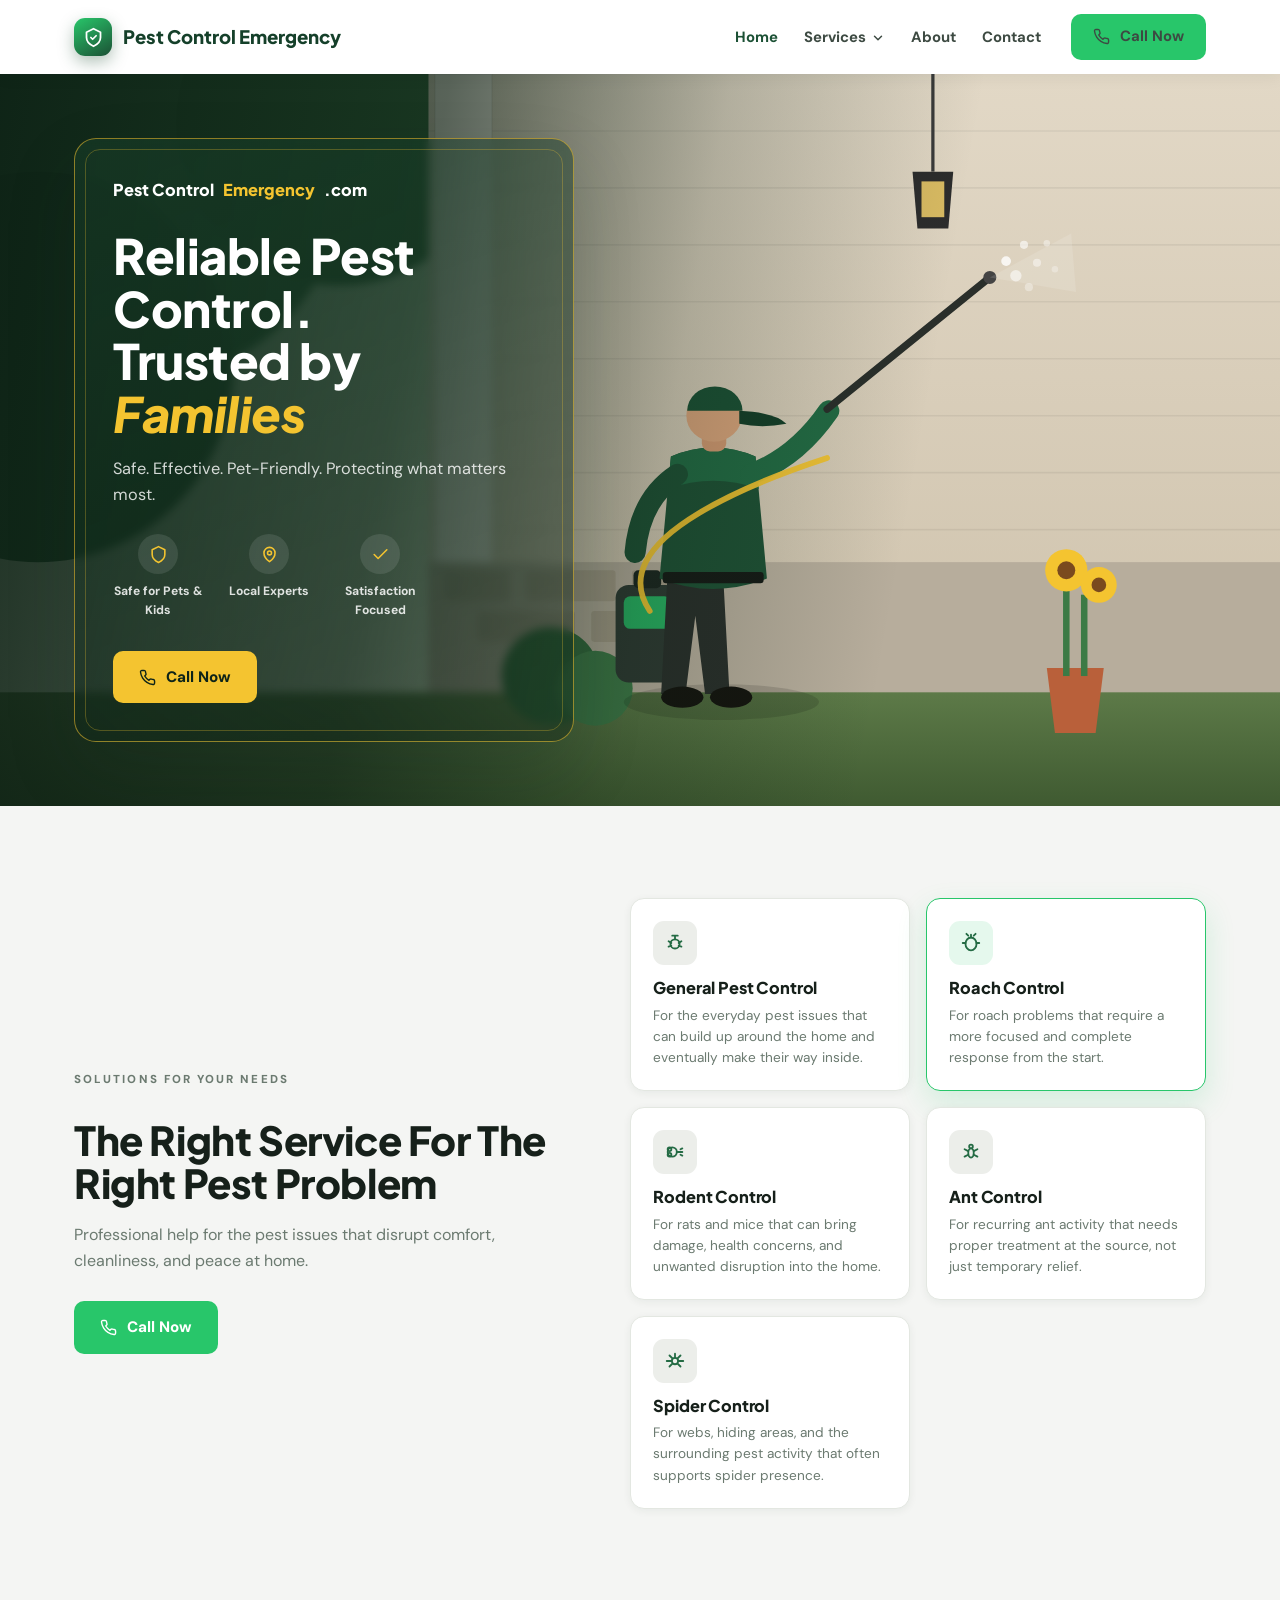
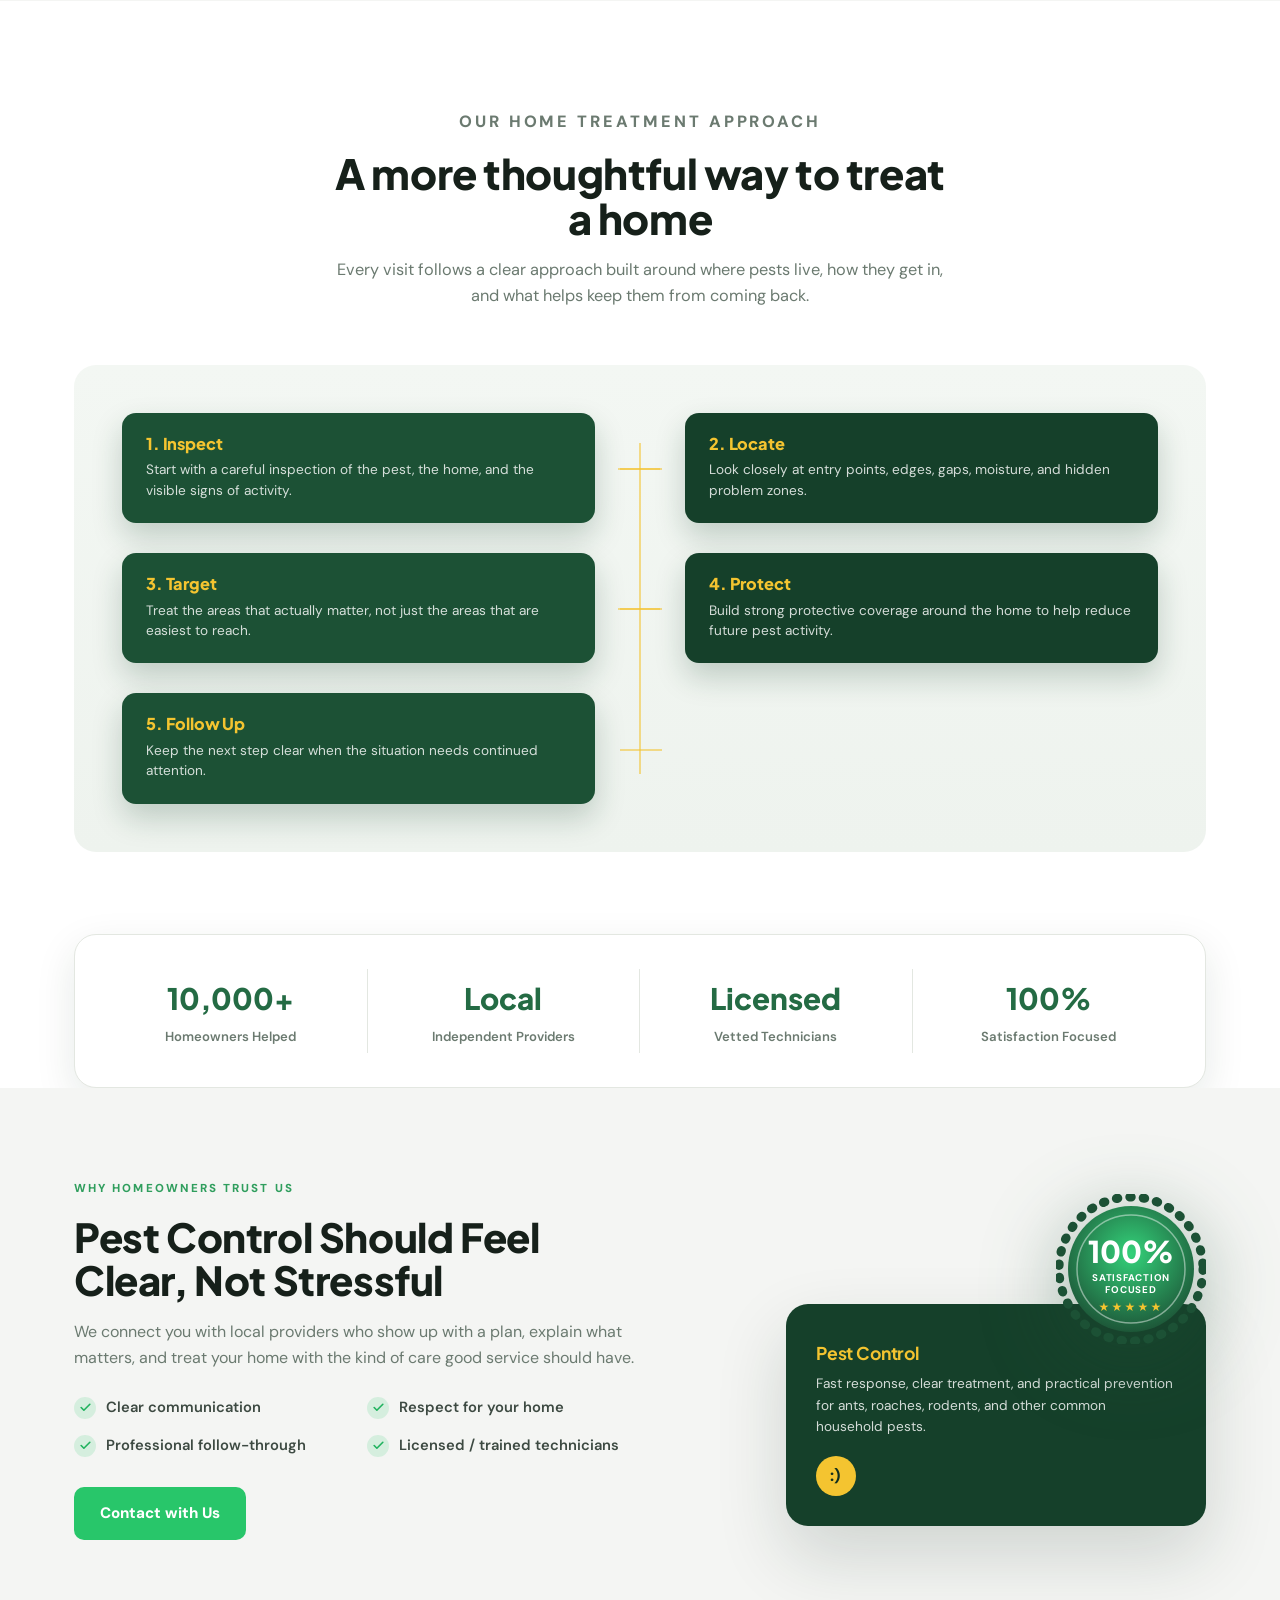
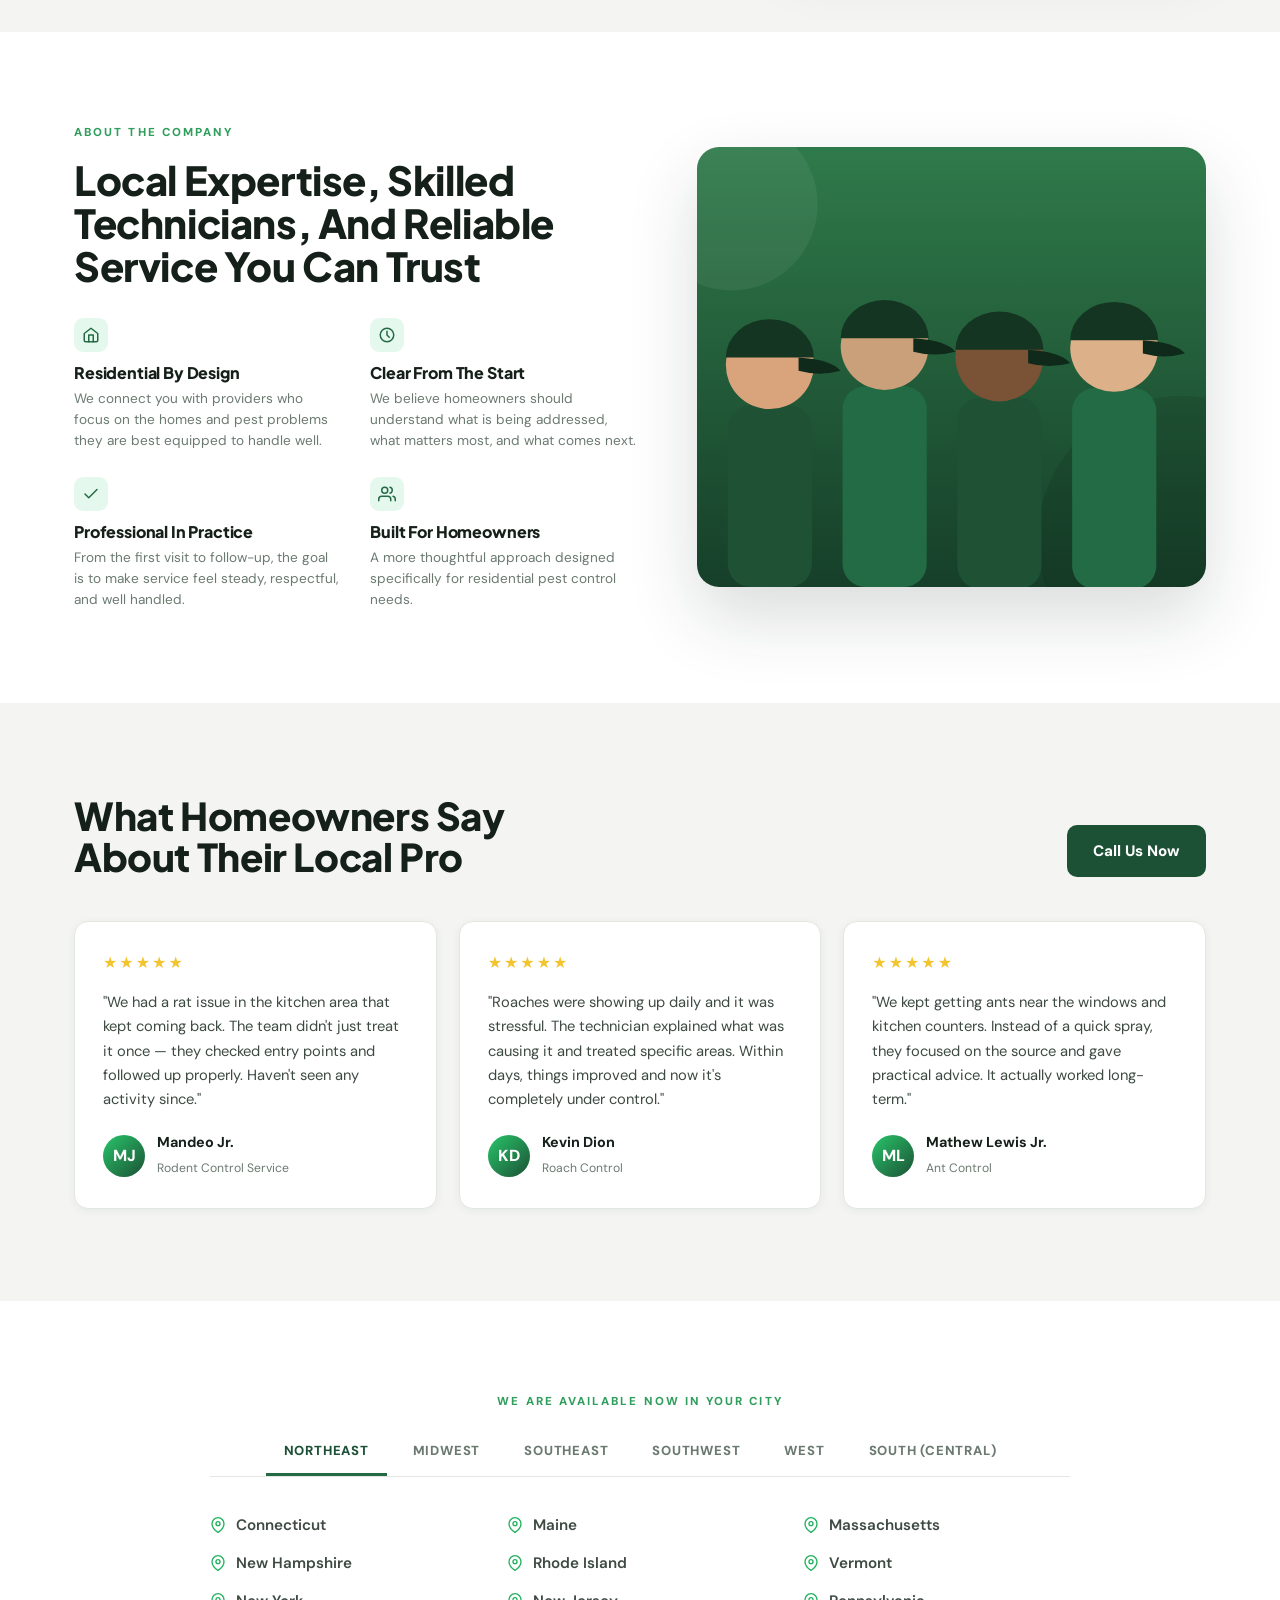
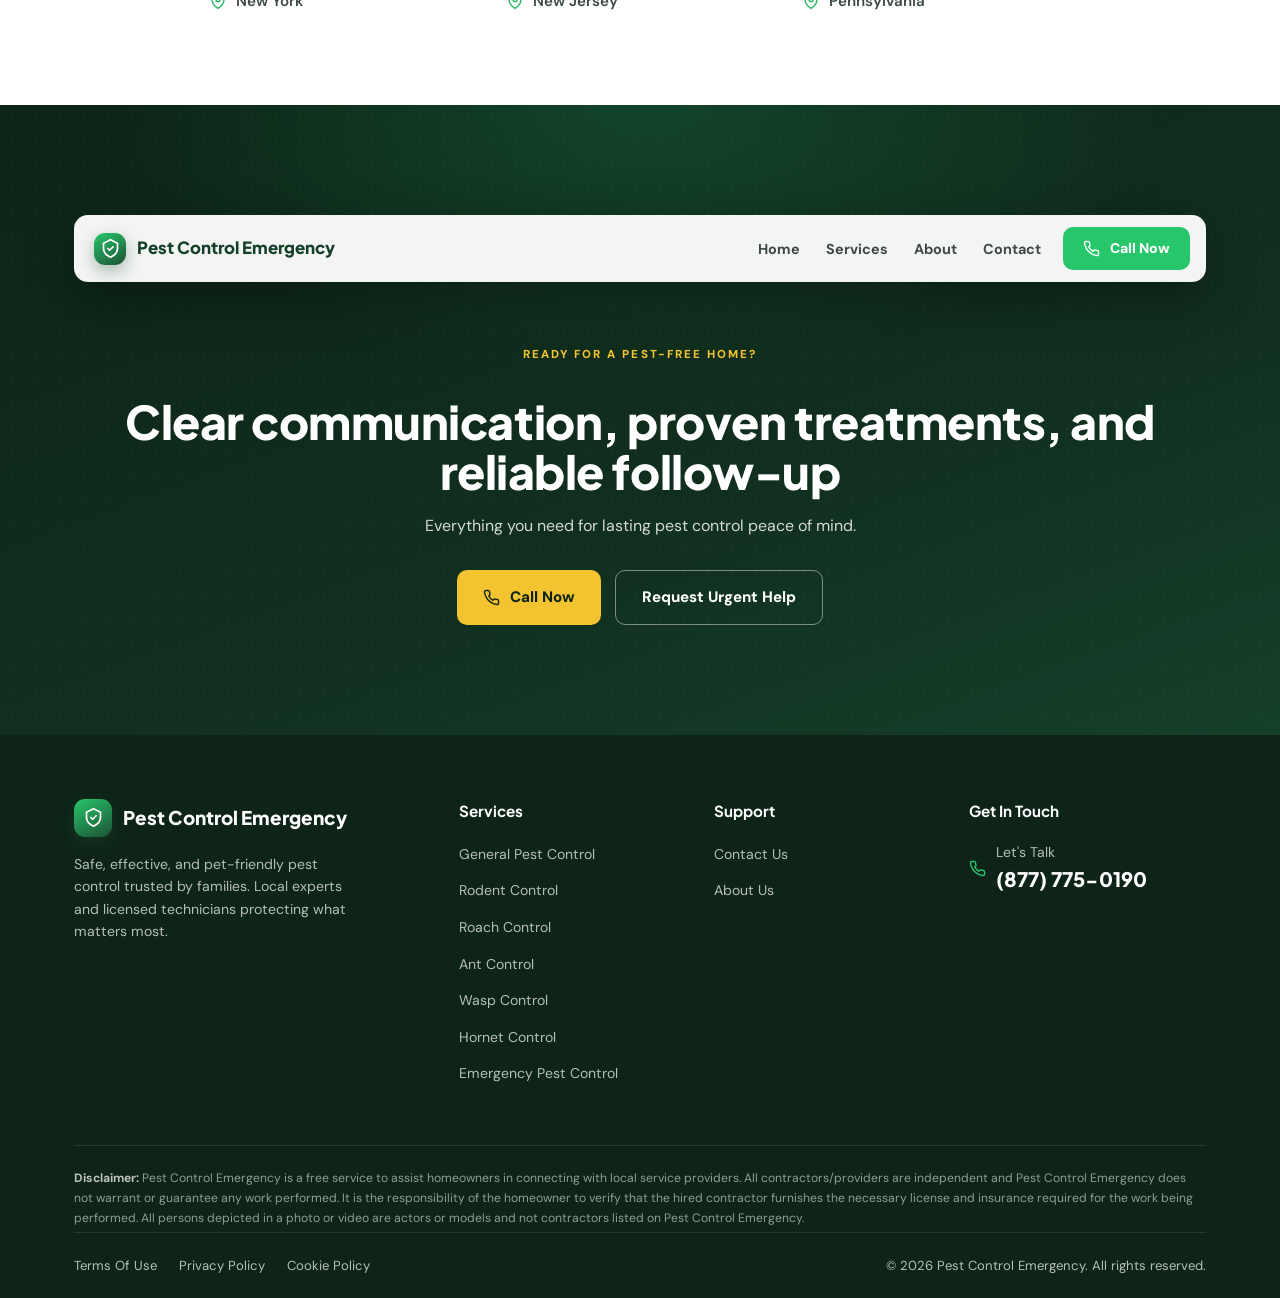
==== commit 08fb2533: "Optimize for Google Ads policy + mobile/desktop UX SEO / Ads compliance: - Add canonical, Open Graph" ====
--- a/index.html
+++ b/index.html
@@ -3,14 +3,81 @@
 <head>
 <meta charset="UTF-8" />
 <meta name="viewport" content="width=device-width, initial-scale=1.0" />
-<title>Pest Control Emergency — Reliable Pest Control Trusted by Families</title>
-<meta name="description" content="Pest Control Emergency provides safe, effective, pet-friendly pest control. Local experts, licensed technicians, and 100% satisfaction guaranteed. Call now." />
+<title>Pro Pest Control Emergency — Reliable Pest Control Trusted by Families</title>
+<meta name="description" content="Pest Control Emergency connects homeowners with safe, effective, pet-friendly local pest control providers. Licensed local pros and fast response. Call now." />
 <link rel="preconnect" href="https://fonts.googleapis.com" />
 <link rel="preconnect" href="https://fonts.gstatic.com" crossorigin />
 <link href="https://fonts.googleapis.com/css2?family=DM+Sans:opsz,wght@9..40,400;9..40,500;9..40,600;9..40,700&family=Plus+Jakarta+Sans:wght@500;600;700;800&display=swap" rel="stylesheet" />
-<link rel="stylesheet" href="styles.css" />
+<link rel="stylesheet" href="css/styles.css" />
+<link rel="canonical" href="https://www.pestcontrolemergency.com/" />
+<meta name="robots" content="index, follow, max-image-preview:large" />
+<meta name="theme-color" content="#1c5135" />
+<meta name="format-detection" content="telephone=yes" />
+<link rel="icon" type="image/svg+xml" href="assets/favicon.svg" />
+<link rel="apple-touch-icon" href="assets/favicon.svg" />
+<meta property="og:type" content="website" />
+<meta property="og:site_name" content="Pest Control Emergency" />
+<meta property="og:title" content="Pro Pest Control Emergency — Reliable Pest Control Trusted by Families" />
+<meta property="og:description" content="Pest Control Emergency connects homeowners with safe, effective, pet-friendly local pest control providers. Licensed local pros and fast response. Call now." />
+<meta property="og:url" content="https://www.pestcontrolemergency.com/" />
+<meta property="og:image" content="https://www.pestcontrolemergency.com/assets/og-cover.jpg" />
+<meta property="og:image:width" content="1200" />
+<meta property="og:image:height" content="630" />
+<meta name="twitter:card" content="summary_large_image" />
+<meta name="twitter:title" content="Pro Pest Control Emergency — Reliable Pest Control Trusted by Families" />
+<meta name="twitter:description" content="Pest Control Emergency connects homeowners with safe, effective, pet-friendly local pest control providers. Licensed local pros and fast response. Call now." />
+<meta name="twitter:image" content="https://www.pestcontrolemergency.com/assets/og-cover.jpg" />
+<script type="application/ld+json">
+{
+  "@context": "https://schema.org",
+  "@type": [
+    "LocalBusiness",
+    "HomeAndConstructionBusiness"
+  ],
+  "@id": "https://www.pestcontrolemergency.com/#business",
+  "name": "Pest Control Emergency",
+  "url": "https://www.pestcontrolemergency.com/",
+  "image": "https://www.pestcontrolemergency.com/assets/og-cover.jpg",
+  "logo": "https://www.pestcontrolemergency.com/assets/favicon.svg",
+  "telephone": "+1-877-775-0190",
+  "email": "hello@pestcontrolemergency.com",
+  "priceRange": "$$",
+  "description": "Safe, effective, pet-friendly residential pest control by local, licensed technicians. Same-day and emergency service available.",
+  "openingHoursSpecification": [
+    {
+      "@type": "OpeningHoursSpecification",
+      "dayOfWeek": [
+        "Monday",
+        "Tuesday",
+        "Wednesday",
+        "Thursday",
+        "Friday",
+        "Saturday"
+      ],
+      "opens": "07:00",
+      "closes": "20:00"
+    }
+  ],
+  "areaServed": {
+    "@type": "Country",
+    "name": "United States"
+  }
+}
+</script>
+<script type="application/ld+json">
+{
+  "@context": "https://schema.org",
+  "@type": "WebSite",
+  "name": "Pest Control Emergency",
+  "url": "https://www.pestcontrolemergency.com/",
+  "publisher": {
+    "@id": "https://www.pestcontrolemergency.com/#business"
+  }
+}
+</script>
 </head>
 <body>
+<a class="skip-link" href="#main">Skip to main content</a>
 
 <!-- ============ SITE HEADER ============ -->
 <header class="site-header">
@@ -23,7 +90,7 @@
       <ul>
         <li><a href="index.html" class="current">Home</a></li>
         <li class="has-dropdown">
-          <a>Services <svg viewBox="0 0 24 24" fill="none" stroke="currentColor" stroke-width="2.5" stroke-linecap="round" stroke-linejoin="round"><path d="M6 9l6 6 6-6"/></svg></a>
+          <a tabindex="0" role="button" aria-haspopup="true" aria-expanded="false">Services <svg viewBox="0 0 24 24" fill="none" stroke="currentColor" stroke-width="2.5" stroke-linecap="round" stroke-linejoin="round"><path d="M6 9l6 6 6-6"/></svg></a>
           <div class="dropdown">
             <a href="general-pest-control.html"><svg viewBox="0 0 24 24" fill="none" stroke-width="2"><circle cx="12" cy="13" r="5"/><path d="M12 8V4"/></svg> General Pest Control</a>
             <a href="rodent-control.html"><svg viewBox="0 0 24 24" fill="none" stroke-width="2"><circle cx="9" cy="12" r="5"/></svg> Rodent Control</a>
@@ -45,6 +112,7 @@
     </nav>
   </div>
 </header>
+<a id="main" tabindex="-1"></a>
 
 <!-- ============ HERO ============ -->
 <section class="hero" id="home">
@@ -168,7 +236,7 @@
         </div>
         <div class="hero-feat">
           <span class="ic"><svg viewBox="0 0 24 24" fill="none" stroke-width="2" stroke-linecap="round" stroke-linejoin="round"><path d="M20 6L9 17l-5-5"/></svg></span>
-          <span>Satisfaction Guaranteed</span>
+          <span>Satisfaction Focused</span>
         </div>
       </div>
       <a href="tel:+18777750190" class="btn btn-gold">
@@ -260,10 +328,10 @@
 <section class="stats-wrap">
   <div class="wrap">
     <div class="stats reveal">
-      <div class="stat"><div class="num">10,000+</div><div class="lab">Homeowners Trust Us</div></div>
-      <div class="stat"><div class="num">Local</div><div class="lab">Local Family Owned</div></div>
-      <div class="stat"><div class="num">Licensed</div><div class="lab">Expert Technicians</div></div>
-      <div class="stat"><div class="num">100%</div><div class="lab">Satisfaction Guarantee</div></div>
+      <div class="stat"><div class="num">10,000+</div><div class="lab">Homeowners Helped</div></div>
+      <div class="stat"><div class="num">Local</div><div class="lab">Independent Providers</div></div>
+      <div class="stat"><div class="num">Licensed</div><div class="lab">Vetted Technicians</div></div>
+      <div class="stat"><div class="num">100%</div><div class="lab">Satisfaction Focused</div></div>
     </div>
   </div>
 </section>
@@ -274,7 +342,7 @@
     <div class="reveal">
       <p class="eyebrow">Why Homeowners Trust Us</p>
       <h2>Pest Control Should Feel Clear, Not Stressful</h2>
-      <p class="why-lede">We show up with a plan, explain what matters, and treat your home with the kind of care good service should have.</p>
+      <p class="why-lede">We connect you with local providers who show up with a plan, explain what matters, and treat your home with the kind of care good service should have.</p>
       <div class="checks">
         <div class="check"><span class="tick"><svg viewBox="0 0 24 24" fill="none" stroke-width="3" stroke-linecap="round" stroke-linejoin="round"><path d="M20 6L9 17l-5-5"/></svg></span> Clear communication</div>
         <div class="check"><span class="tick"><svg viewBox="0 0 24 24" fill="none" stroke-width="3" stroke-linecap="round" stroke-linejoin="round"><path d="M20 6L9 17l-5-5"/></svg></span> Respect for your home</div>
@@ -284,7 +352,7 @@
       <a href="contact-us.html" class="btn btn-green">Contact with Us</a>
     </div>
     <div class="why-visual reveal d1">
-      <div class="badge" aria-label="100% Satisfaction Guaranteed">
+      <div class="badge" aria-label="Satisfaction-focused local providers">
         <svg viewBox="0 0 200 200" xmlns="http://www.w3.org/2000/svg">
           <defs>
             <radialGradient id="seal" cx="50%" cy="38%" r="65%">
@@ -296,7 +364,7 @@
           <circle cx="100" cy="100" r="72" fill="none" stroke="#ffffff" stroke-opacity=".45" stroke-width="2"/>
           <text x="100" y="92" text-anchor="middle" fill="#fff" font-family="Plus Jakarta Sans, sans-serif" font-weight="800" font-size="40">100%</text>
           <text x="100" y="116" text-anchor="middle" fill="#fff" font-family="DM Sans, sans-serif" font-weight="700" font-size="13" letter-spacing="1">SATISFACTION</text>
-          <text x="100" y="132" text-anchor="middle" fill="#fff" font-family="DM Sans, sans-serif" font-weight="700" font-size="13" letter-spacing="1">GUARANTEED</text>
+          <text x="100" y="132" text-anchor="middle" fill="#fff" font-family="DM Sans, sans-serif" font-weight="700" font-size="13" letter-spacing="1">FOCUSED</text>
           <text x="100" y="156" text-anchor="middle" fill="#f4c430" font-size="16" letter-spacing="3">★★★★★</text>
         </svg>
       </div>
@@ -319,7 +387,7 @@
         <div class="feature">
           <span class="ic"><svg viewBox="0 0 24 24" fill="none" stroke-width="2" stroke-linecap="round" stroke-linejoin="round"><path d="M3 10l9-7 9 7v9a2 2 0 0 1-2 2H5a2 2 0 0 1-2-2z"/><path d="M9 21V12h6v9"/></svg></span>
           <h3>Residential By Design</h3>
-          <p>We focus on the homes and pest problems we are best equipped to handle well.</p>
+          <p>We connect you with providers who focus on the homes and pest problems they are best equipped to handle well.</p>
         </div>
         <div class="feature">
           <span class="ic"><svg viewBox="0 0 24 24" fill="none" stroke-width="2" stroke-linecap="round" stroke-linejoin="round"><circle cx="12" cy="12" r="9"/><path d="M12 7v5l3 3"/></svg></span>
@@ -387,7 +455,7 @@
 <section class="section testi" id="testimonials">
   <div class="wrap">
     <div class="testi-head reveal">
-      <h2>What Homeowners Say<br>After Working With Us</h2>
+      <h2>What Homeowners Say<br>About Their Local Pro</h2>
       <a href="tel:+18777750190" class="btn btn-dark">Call Us Now</a>
     </div>
     <div class="testi-grid">
@@ -473,7 +541,7 @@
 <section class="cta" id="contact">
   <div class="wrap">
     <div class="cta-nav reveal">
-      <a href="#home" class="logo">
+      <a href="index.html" class="logo">
         <span class="logo-mark"><svg viewBox="0 0 24 24" fill="none" stroke="#fff" stroke-width="2" stroke-linecap="round" stroke-linejoin="round"><path d="M12 2L4 6v6c0 5 3.5 8 8 10 4.5-2 8-5 8-10V6l-8-4z"/><path d="M9 12l2 2 4-4"/></svg></span>
         <span>Pest Control Emergency</span>
       </a>
@@ -508,7 +576,7 @@
   <div class="wrap">
     <div class="footer-grid">
       <div>
-        <a href="#home" class="logo">
+        <a href="index.html" class="logo">
           <span class="logo-mark"><svg viewBox="0 0 24 24" fill="none" stroke="#fff" stroke-width="2" stroke-linecap="round" stroke-linejoin="round"><path d="M12 2L4 6v6c0 5 3.5 8 8 10 4.5-2 8-5 8-10V6l-8-4z"/><path d="M9 12l2 2 4-4"/></svg></span>
           <span>Pest Control Emergency</span>
         </a>
@@ -541,6 +609,9 @@
         </div>
       </div>
     </div>
+    <div class="footer-disclaimer">
+      <strong>Disclaimer:</strong> Pest Control Emergency is a free service to assist homeowners in connecting with local service providers. All contractors/providers are independent and Pest Control Emergency does not warrant or guarantee any work performed. It is the responsibility of the homeowner to verify that the hired contractor furnishes the necessary license and insurance required for the work being performed. All persons depicted in a photo or video are actors or models and not contractors listed on Pest Control Emergency.
+    </div>
     <div class="footer-bottom">
       <div class="links">
         <a href="terms-of-use.html">Terms Of Use</a>
@@ -552,6 +623,7 @@
   </div>
 </footer>
 
-<script src="script.js"></script>
+<a href="tel:+18777750190" class="mobile-call-bar" aria-label="Call Pest Control Emergency now at (877) 775-0190"><svg viewBox="0 0 24 24" fill="none" stroke="currentColor" stroke-width="2" stroke-linecap="round" stroke-linejoin="round"><path d="M22 16.92v3a2 2 0 0 1-2.18 2 19.79 19.79 0 0 1-8.63-3.07 19.5 19.5 0 0 1-6-6 19.79 19.79 0 0 1-3.07-8.67A2 2 0 0 1 4.11 2h3a2 2 0 0 1 2 1.72c.13.96.36 1.9.7 2.81a2 2 0 0 1-.45 2.11L8.09 9.91a16 16 0 0 0 6 6l1.27-1.27a2 2 0 0 1 2.11-.45c.91.34 1.85.57 2.81.7A2 2 0 0 1 22 16.92z"/></svg>Call Now — (877) 775-0190</a>
+<script src="js/script.js"></script>
 </body>
 </html>
--- a/css/styles.css
+++ b/css/styles.css
@@ -0,0 +1,605 @@
+/* =========================================================
+   Pest Control Emergency — Stylesheet
+   Brand: green + gold, clean & trustworthy
+   ========================================================= */
+
+:root {
+  /* Greens */
+  --green-950: #0e2418;
+  --green-900: #112f1f;
+  --green-800: #15402a;
+  --green-700: #1c5135;
+  --green-600: #246b44;
+  --green-500: #2f8f57;
+  --bright-500: #28c66a;
+  --bright-600: #20b25e;
+  --eyebrow: #2f9e5d;
+
+  /* Gold */
+  --gold: #f4c430;
+  --gold-600: #e3b223;
+
+  /* Neutrals */
+  --bg: #f4f5f3;
+  --bg-2: #eceeea;
+  --surface: #ffffff;
+  --ink: #16201a;
+  --ink-2: #3d4a42;
+  --muted: #6b7a70;
+  --line: #e3e7e1;
+
+  --radius: 14px;
+  --radius-lg: 22px;
+  --shadow-sm: 0 2px 8px rgba(20, 51, 31, .06);
+  --shadow: 0 14px 40px rgba(16, 46, 28, .10);
+  --shadow-lg: 0 30px 70px rgba(16, 46, 28, .16);
+
+  --maxw: 1180px;
+  --font-display: "Plus Jakarta Sans", system-ui, sans-serif;
+  --font-body: "DM Sans", system-ui, sans-serif;
+}
+
+* { box-sizing: border-box; margin: 0; padding: 0; }
+
+html { scroll-behavior: smooth; scroll-padding-top: 90px; }
+
+body {
+  font-family: var(--font-body);
+  color: var(--ink);
+  background: var(--bg);
+  line-height: 1.6;
+  -webkit-font-smoothing: antialiased;
+  overflow-x: hidden;
+}
+
+img { max-width: 100%; display: block; }
+a { color: inherit; text-decoration: none; }
+
+.wrap { width: 100%; max-width: var(--maxw); margin: 0 auto; padding: 0 24px; }
+
+.eyebrow {
+  font-family: var(--font-body);
+  font-weight: 800;
+  font-size: .72rem;
+  letter-spacing: .18em;
+  text-transform: uppercase;
+  color: var(--eyebrow);
+  margin-bottom: 16px;
+}
+
+h1, h2, h3, h4 { font-family: var(--font-display); line-height: 1.08; letter-spacing: -.01em; }
+
+.section { padding: 92px 0; }
+
+/* ---------- Buttons ---------- */
+.btn {
+  display: inline-flex; align-items: center; gap: 10px;
+  font-family: var(--font-body); font-weight: 800; font-size: .95rem;
+  padding: 14px 26px; border-radius: 10px; border: none; cursor: pointer;
+  transition: transform .2s ease, box-shadow .2s ease, background .2s ease;
+  white-space: nowrap;
+}
+.btn svg { width: 17px; height: 17px; }
+.btn-gold { background: var(--gold); color: var(--green-950); }
+.btn-gold:hover { background: var(--gold-600); transform: translateY(-2px); box-shadow: 0 12px 26px rgba(244,196,48,.4); }
+.btn-green { background: var(--bright-500); color: #fff; }
+.btn-green:hover { background: var(--bright-600); transform: translateY(-2px); box-shadow: 0 12px 26px rgba(40,198,106,.35); }
+.btn-dark { background: var(--green-700); color: #fff; }
+.btn-dark:hover { background: var(--green-600); transform: translateY(-2px); }
+.btn-ghost { background: transparent; color: #fff; border: 1.5px solid rgba(255,255,255,.45); }
+.btn-ghost:hover { background: rgba(255,255,255,.12); transform: translateY(-2px); }
+
+/* ---------- Header ---------- */
+.header {
+  position: fixed; top: 0; left: 0; right: 0; z-index: 100;
+  padding: 18px 0; transition: background .35s ease, padding .35s ease, box-shadow .35s ease;
+}
+.header.scrolled {
+  background: rgba(255,255,255,.92);
+  backdrop-filter: blur(12px);
+  box-shadow: 0 6px 24px rgba(16,46,28,.08);
+  padding: 12px 0;
+}
+.header .wrap { display: flex; align-items: center; justify-content: space-between; gap: 24px; }
+
+.logo { display: flex; align-items: center; gap: 11px; font-family: var(--font-display); font-weight: 800; font-size: 1.18rem; color: #fff; transition: color .35s ease; }
+.header.scrolled .logo { color: var(--green-800); }
+.logo-mark {
+  width: 38px; height: 38px; border-radius: 11px; flex: none;
+  background: linear-gradient(150deg, var(--bright-500), var(--green-700));
+  display: grid; place-items: center; box-shadow: 0 6px 16px rgba(31,81,53,.35);
+}
+.logo-mark svg { width: 21px; height: 21px; }
+.logo small { display: block; font-family: var(--font-body); font-weight: 600; font-size: .62rem; letter-spacing: .12em; text-transform: uppercase; opacity: .7; }
+
+.nav { display: flex; align-items: center; gap: 30px; }
+.nav-links { display: flex; gap: 28px; list-style: none; }
+.nav-links a { font-weight: 700; font-size: .92rem; color: rgba(255,255,255,.9); transition: color .25s ease; position: relative; }
+.nav-links a::after { content: ""; position: absolute; left: 0; bottom: -5px; width: 0; height: 2px; background: var(--gold); transition: width .25s ease; }
+.nav-links a:hover::after { width: 100%; }
+.header.scrolled .nav-links a { color: var(--ink-2); }
+.header.scrolled .nav-links a:hover { color: var(--green-700); }
+
+.nav-call { padding: 11px 22px; font-size: .9rem; }
+
+.burger { display: none; background: none; border: none; cursor: pointer; flex-direction: column; gap: 5px; padding: 8px; }
+.burger span { width: 24px; height: 2.5px; background: #fff; border-radius: 3px; transition: .3s; }
+.header.scrolled .burger span { background: var(--green-800); }
+
+/* ---------- Hero ---------- */
+.hero {
+  position: relative; min-height: 560px; display: flex; align-items: center;
+  padding: 64px 0; overflow: hidden; background: #0e2418;
+}
+.hero-media { position: absolute; inset: 0; z-index: 0; }
+.hero-media img, .hero-media svg {
+  position: absolute; inset: 0; width: 100%; height: 100%; object-fit: cover;
+}
+.hero-media img { z-index: 1; } /* real photo sits over the illustration when present */
+/* readability gradient over the left where the card sits */
+.hero-overlay {
+  position: absolute; inset: 0; z-index: 2;
+  background: linear-gradient(100deg,
+    rgba(11,30,19,.92) 0%, rgba(11,30,19,.66) 32%,
+    rgba(11,30,19,.22) 52%, rgba(11,30,19,0) 70%);
+}
+.hero .wrap { position: relative; z-index: 3; }
+
+.hero-card {
+  position: relative; max-width: 500px;
+  background: linear-gradient(160deg, rgba(24,64,42,.5), rgba(11,30,19,.38));
+  border: 1.5px solid rgba(244,196,48,.55);
+  backdrop-filter: blur(4px);
+  border-radius: var(--radius-lg);
+  padding: 38px;
+  box-shadow: var(--shadow-lg);
+  color: #fff;
+}
+/* inner gold frame line to match the design */
+.hero-card::before {
+  content: ""; position: absolute; inset: 10px; border: 1px solid rgba(244,196,48,.28);
+  border-radius: 15px; pointer-events: none;
+}
+.hero-brand { display: flex; align-items: center; gap: 9px; font-family: var(--font-display); font-weight: 800; margin-bottom: 26px; font-size: 1.02rem; }
+.hero-brand .dot { color: var(--gold); }
+.hero h1 { font-size: clamp(2.1rem, 5vw, 3.05rem); font-weight: 800; margin-bottom: 16px; }
+.hero h1 .accent { color: var(--gold); font-style: italic; }
+.hero p.lede { color: rgba(255,255,255,.82); font-size: 1.02rem; margin-bottom: 26px; max-width: 420px; }
+
+.hero-feats { display: flex; gap: 26px; flex-wrap: wrap; margin-bottom: 30px; }
+.hero-feat { display: flex; flex-direction: column; align-items: center; gap: 8px; text-align: center; }
+.hero-feat .ic { width: 40px; height: 40px; border-radius: 50%; background: rgba(255,255,255,.1); display: grid; place-items: center; }
+.hero-feat .ic svg { width: 19px; height: 19px; stroke: var(--gold); }
+.hero-feat span { font-size: .76rem; font-weight: 700; color: rgba(255,255,255,.85); max-width: 90px; }
+
+/* ---------- Section heads ---------- */
+.section-head { max-width: 620px; }
+.section-head.center { margin: 0 auto; text-align: center; }
+.section-head h2 { font-size: clamp(1.9rem, 4vw, 2.6rem); font-weight: 800; color: var(--ink); }
+.section-head p { color: var(--muted); margin-top: 16px; font-size: 1.02rem; }
+
+/* ---------- Services ---------- */
+.services { background: var(--bg); }
+.services-grid { display: grid; grid-template-columns: 1fr 1.15fr; gap: 56px; align-items: center; }
+.services-intro h2 { font-size: clamp(1.9rem, 3.6vw, 2.5rem); font-weight: 800; }
+.services-intro p { color: var(--muted); margin: 18px 0 28px; }
+
+.cards { display: grid; grid-template-columns: 1fr 1fr; gap: 16px; }
+.card {
+  background: var(--surface); border: 1px solid var(--line); border-radius: var(--radius);
+  padding: 22px; box-shadow: var(--shadow-sm); transition: transform .25s ease, box-shadow .25s ease, border-color .25s ease;
+}
+.card:hover { transform: translateY(-5px); box-shadow: var(--shadow); border-color: var(--bright-500); }
+.card.active { border-color: var(--bright-500); box-shadow: 0 12px 30px rgba(40,198,106,.16); }
+.card.active .ic { background: rgba(40,198,106,.12); }
+.card .ic { width: 44px; height: 44px; border-radius: 11px; background: var(--bg-2); display: grid; place-items: center; margin-bottom: 14px; }
+.card .ic svg { width: 22px; height: 22px; stroke: var(--green-600); }
+.card h3 { font-size: 1.02rem; font-weight: 800; margin-bottom: 8px; }
+.card p { font-size: .85rem; color: var(--muted); line-height: 1.55; }
+.card.wide { grid-column: 1 / -1; }
+
+/* ---------- Approach / Process ---------- */
+.approach { background: var(--surface); }
+.flow { margin-top: 56px; background: linear-gradient(180deg, #f3f7f3, #eef3ee); border-radius: var(--radius-lg); padding: 48px; position: relative; }
+.flow-grid { display: grid; grid-template-columns: 1fr 1fr; gap: 30px 90px; position: relative; }
+.step {
+  position: relative; border-radius: var(--radius); padding: 22px 24px; color: #fff;
+  box-shadow: 0 14px 30px rgba(20,64,42,.22);
+}
+.step.left { background: var(--green-700); }
+.step.right { background: var(--green-800); }
+.step h4 { color: var(--gold); font-size: 1.02rem; font-weight: 800; margin-bottom: 8px; }
+.step p { font-size: .85rem; color: rgba(255,255,255,.82); line-height: 1.5; }
+/* vertical connector */
+.flow-grid::before {
+  content: ""; position: absolute; left: 50%; top: 30px; bottom: 30px; width: 2px;
+  background: var(--gold); transform: translateX(-50%); opacity: .55;
+}
+.step::after { content: ""; position: absolute; top: 50%; width: 42px; height: 2px; background: var(--gold); opacity: .55; }
+.step.left::after { right: -67px; }
+.step.right::after { left: -67px; }
+
+/* ---------- Stats ---------- */
+.stats-wrap { background: var(--surface); padding-bottom: 0; }
+.stats {
+  background: var(--surface); border: 1px solid var(--line); border-radius: var(--radius-lg);
+  box-shadow: var(--shadow); display: grid; grid-template-columns: repeat(4,1fr);
+  text-align: center; padding: 34px 20px; margin-top: -10px;
+}
+.stat { padding: 6px 12px; border-right: 1px solid var(--line); }
+.stat:last-child { border-right: none; }
+.stat .num { font-family: var(--font-display); font-weight: 800; font-size: 1.85rem; color: var(--green-600); }
+.stat .lab { font-size: .82rem; color: var(--muted); font-weight: 600; margin-top: 4px; }
+
+/* ---------- Why / Clear not stressful ---------- */
+.why { background: var(--bg); }
+.why-grid { display: grid; grid-template-columns: 1.05fr .95fr; gap: 60px; align-items: center; }
+.why h2 { font-size: clamp(1.9rem, 3.8vw, 2.5rem); font-weight: 800; }
+.why .why-lede { color: var(--muted); margin: 18px 0 26px; }
+.checks { display: grid; grid-template-columns: 1fr 1fr; gap: 14px 24px; margin-bottom: 30px; }
+.check { display: flex; align-items: center; gap: 10px; font-weight: 600; font-size: .92rem; color: var(--ink-2); }
+.check .tick { width: 22px; height: 22px; border-radius: 50%; background: rgba(40,198,106,.15); display: grid; place-items: center; flex: none; }
+.check .tick svg { width: 13px; height: 13px; stroke: var(--bright-600); }
+
+.why-visual { position: relative; display: flex; flex-direction: column; align-items: center; padding-top: 40px; }
+.badge {
+  position: absolute; top: 0; right: 0; z-index: 4;
+  width: 150px; height: 150px; flex: none;
+  filter: drop-shadow(0 18px 40px rgba(31,81,53,.4));
+}
+.badge svg { width: 100%; height: 100%; display: block; }
+.guarantee-card {
+  width: 100%; max-width: 420px; margin-top: 70px; align-self: flex-end;
+  background: var(--green-800); color: #fff;
+  border-radius: var(--radius-lg); padding: 40px 30px 30px; box-shadow: var(--shadow-lg);
+}
+.guarantee-card h4 { color: var(--gold); font-size: 1.1rem; margin-bottom: 10px; }
+.guarantee-card p { font-size: .85rem; color: rgba(255,255,255,.82); }
+.guarantee-card .face { width: 40px; height: 40px; border-radius: 50%; background: var(--gold); display: grid; place-items: center; margin-top: 18px; font-weight: 800; color: var(--green-900); }
+
+/* ---------- About ---------- */
+.about { background: var(--surface); }
+.about-grid { display: grid; grid-template-columns: 1.05fr .95fr; gap: 60px; align-items: center; }
+.about h2 { font-size: clamp(1.9rem, 3.8vw, 2.5rem); font-weight: 800; margin-bottom: 30px; }
+.feature-grid { display: grid; grid-template-columns: 1fr 1fr; gap: 26px 30px; }
+.feature .ic { width: 34px; height: 34px; border-radius: 9px; background: rgba(40,198,106,.12); display: grid; place-items: center; margin-bottom: 12px; }
+.feature .ic svg { width: 18px; height: 18px; stroke: var(--green-600); }
+.feature h3 { font-size: 1rem; font-weight: 800; margin-bottom: 7px; }
+.feature p { font-size: .85rem; color: var(--muted); line-height: 1.55; }
+
+.about-photo {
+  border-radius: var(--radius-lg); overflow: hidden; min-height: 440px; position: relative;
+  box-shadow: var(--shadow-lg);
+}
+.about-photo svg { position: absolute; inset: 0; width: 100%; height: 100%; }
+.about-photo img { width: 100%; height: 100%; object-fit: cover; position: absolute; inset: 0; z-index: 2; }
+.photo-ph { text-align: center; padding: 30px; }
+.photo-ph svg { width: 54px; height: 54px; stroke: rgba(255,255,255,.6); margin: 0 auto 12px; }
+.photo-ph span { font-size: .82rem; font-weight: 600; }
+
+/* ---------- Testimonials ---------- */
+.testi { background: var(--bg); }
+.testi-head { display: flex; justify-content: space-between; align-items: flex-end; gap: 24px; margin-bottom: 44px; }
+.testi-head h2 { font-size: clamp(1.8rem, 3.6vw, 2.4rem); font-weight: 800; }
+.testi-grid { display: grid; grid-template-columns: repeat(3,1fr); gap: 22px; }
+.testi-card { background: var(--surface); border: 1px solid var(--line); border-radius: var(--radius); padding: 28px; box-shadow: var(--shadow-sm); transition: transform .25s ease, box-shadow .25s ease; }
+.testi-card:hover { transform: translateY(-5px); box-shadow: var(--shadow); }
+.testi-card .stars { color: var(--gold); letter-spacing: 2px; margin-bottom: 14px; }
+.testi-card .quote { font-size: .92rem; color: var(--ink-2); line-height: 1.65; margin-bottom: 20px; }
+.testi-author { display: flex; align-items: center; gap: 12px; }
+.avatar { width: 42px; height: 42px; border-radius: 50%; background: linear-gradient(135deg, var(--bright-500), var(--green-700)); display: grid; place-items: center; color: #fff; font-weight: 800; flex: none; }
+.testi-author b { font-size: .9rem; display: block; }
+.testi-author small { font-size: .76rem; color: var(--muted); }
+
+/* ---------- Areas ---------- */
+.areas { background: var(--surface); }
+.areas .eyebrow { text-align: center; }
+.tabs { display: flex; flex-wrap: wrap; justify-content: center; gap: 8px; border-bottom: 1px solid var(--line); padding-bottom: 0; margin: 8px auto 0; max-width: 860px; }
+.tab {
+  background: none; border: none; cursor: pointer; font-family: var(--font-body);
+  font-weight: 800; font-size: .82rem; letter-spacing: .06em; text-transform: uppercase;
+  color: var(--muted); padding: 14px 18px; border-bottom: 3px solid transparent; transition: .2s;
+}
+.tab:hover { color: var(--green-700); }
+.tab.active { color: var(--green-700); border-bottom-color: var(--green-600); }
+.tab-panel { display: none; max-width: 860px; margin: 36px auto 0; }
+.tab-panel.active { display: block; }
+.tab-panel .grid { display: grid; grid-template-columns: repeat(3,1fr); gap: 14px 30px; }
+.area-item { display: flex; align-items: center; gap: 10px; font-weight: 600; color: var(--ink-2); font-size: .95rem; }
+.area-item svg { width: 16px; height: 16px; stroke: var(--bright-600); flex: none; }
+
+/* ---------- CTA ---------- */
+.cta {
+  position: relative; padding: 110px 0; text-align: center; color: #fff;
+  background:
+    radial-gradient(800px 400px at 50% 0%, rgba(40,198,106,.18), transparent 65%),
+    linear-gradient(160deg, #0c2417, #112f1f 60%, #15402a);
+  overflow: hidden;
+}
+.cta::before { content: ""; position: absolute; inset: 0; background-image: radial-gradient(rgba(255,255,255,.04) 1px, transparent 1px); background-size: 24px 24px; }
+.cta .wrap { position: relative; z-index: 2; }
+.cta-nav {
+  display: flex; align-items: center; justify-content: space-between; gap: 22px;
+  background: rgba(255,255,255,.95); border-radius: 14px; padding: 12px 16px 12px 20px;
+  box-shadow: 0 18px 50px rgba(0,0,0,.3); margin-bottom: 64px;
+}
+.cta-nav .logo { color: var(--green-800); font-size: 1.05rem; }
+.cta-nav .logo .logo-mark { width: 32px; height: 32px; }
+.cta-nav-links { display: flex; align-items: center; gap: 26px; list-style: none; }
+.cta-nav-links a { color: var(--ink-2); font-weight: 700; font-size: .9rem; }
+.cta-nav-links a:hover { color: var(--green-700); }
+.cta-nav-right { display: flex; align-items: center; gap: 22px; }
+.cta-nav .btn { padding: 10px 20px; font-size: .88rem; }
+.cta .eyebrow { color: var(--gold); text-align: center; }
+.cta h2 { font-size: clamp(2rem, 4.5vw, 2.9rem); font-weight: 800; margin-bottom: 16px; }
+.cta p { color: rgba(255,255,255,.82); max-width: 540px; margin: 0 auto 32px; }
+.cta-btns { display: flex; gap: 14px; justify-content: center; flex-wrap: wrap; }
+
+/* ---------- Footer ---------- */
+.footer { background: var(--green-950); color: rgba(255,255,255,.7); padding: 64px 0 0; }
+.footer-grid { display: grid; grid-template-columns: 1.6fr 1fr 1fr 1.1fr; gap: 40px; padding-bottom: 48px; }
+.footer .logo { color: #fff; margin-bottom: 16px; }
+.footer-about { font-size: .88rem; line-height: 1.6; max-width: 280px; }
+.footer h5 { color: #fff; font-family: var(--font-display); font-weight: 700; font-size: .95rem; margin-bottom: 18px; }
+.footer ul { list-style: none; }
+.footer ul li { margin-bottom: 11px; }
+.footer ul a { font-size: .88rem; transition: color .2s; }
+.footer ul a:hover { color: var(--gold); }
+.footer .contact-line { display: flex; align-items: center; gap: 10px; margin-bottom: 12px; font-size: .88rem; }
+.footer .contact-line svg { width: 17px; height: 17px; stroke: var(--bright-500); flex: none; }
+.footer .phone { font-family: var(--font-display); font-weight: 800; font-size: 1.25rem; color: #fff; }
+.footer-disclaimer { border-top: 1px solid rgba(255,255,255,.1); padding: 22px 0 4px; font-size: .76rem; line-height: 1.65; color: rgba(255,255,255,.55); }
+.footer-disclaimer strong { color: rgba(255,255,255,.72); font-weight: 700; }
+.footer-bottom { border-top: 1px solid rgba(255,255,255,.1); padding: 22px 0; display: flex; justify-content: space-between; align-items: center; gap: 16px; flex-wrap: wrap; font-size: .82rem; }
+.footer-bottom .links { display: flex; gap: 22px; }
+.footer-bottom a:hover { color: var(--gold); }
+
+/* ---------- Reveal animation ---------- */
+.reveal { opacity: 0; transform: translateY(28px); transition: opacity .7s ease, transform .7s ease; }
+.reveal.in { opacity: 1; transform: none; }
+.reveal.d1 { transition-delay: .08s; }
+.reveal.d2 { transition-delay: .16s; }
+.reveal.d3 { transition-delay: .24s; }
+.reveal.d4 { transition-delay: .32s; }
+
+/* ---------- Responsive ---------- */
+@media (max-width: 940px) {
+  .services-grid, .why-grid, .about-grid { grid-template-columns: 1fr; gap: 40px; }
+  .testi-grid { grid-template-columns: 1fr; }
+  .footer-grid { grid-template-columns: 1fr 1fr; gap: 32px; }
+  .flow-grid { grid-template-columns: 1fr; gap: 18px; }
+  .flow-grid::before, .step::after { display: none; }
+  .flow { padding: 26px; }
+}
+@media (max-width: 720px) {
+  .badge { position: static; margin: 0 auto 18px; }
+  .why-visual { padding-top: 0; }
+  .guarantee-card { margin-top: 0; align-self: center; }
+  .cta-nav-links { display: none; }
+  .cta-nav { margin-bottom: 40px; }
+  .section { padding: 64px 0; }
+  .nav-links, .nav-call { display: none; }
+  .burger { display: flex; }
+  .nav.open .nav-links {
+    display: flex; flex-direction: column; gap: 18px; position: absolute; top: 64px; right: 16px; left: 16px;
+    background: #fff; padding: 24px; border-radius: 14px; box-shadow: var(--shadow-lg);
+  }
+  .nav.open .nav-links a { color: var(--ink-2); }
+  .stats { grid-template-columns: 1fr 1fr; gap: 22px 0; }
+  .stat:nth-child(2) { border-right: none; }
+  .stat { border-bottom: 1px solid var(--line); padding-bottom: 18px; }
+  .stat:nth-child(3), .stat:nth-child(4) { border-bottom: none; padding-bottom: 0; }
+  .cards { grid-template-columns: 1fr; }
+  .checks { grid-template-columns: 1fr; }
+  .feature-grid { grid-template-columns: 1fr; }
+  .tab-panel .grid { grid-template-columns: 1fr 1fr; }
+  .testi-head { flex-direction: column; align-items: flex-start; }
+  .hero-card { padding: 28px; }
+  .footer-bottom { flex-direction: column; align-items: flex-start; }
+}
+@media (max-width: 440px) {
+  .tab-panel .grid { grid-template-columns: 1fr; }
+  .footer-grid { grid-template-columns: 1fr; }
+  .hero-feats { gap: 16px; }
+}
+
+/* =========================================================
+   MULTI-PAGE ADDITIONS — header nav, subpages, forms, legal
+   ========================================================= */
+
+/* ---- Sticky site header ---- */
+.site-header {
+  position: sticky; top: 0; z-index: 200; background: #fff;
+  box-shadow: 0 2px 16px rgba(16,46,28,.07);
+}
+.site-header .wrap { display: flex; align-items: center; justify-content: space-between; height: 74px; gap: 24px; }
+.site-header .logo { color: var(--green-800); font-size: 1.16rem; }
+.main-nav { display: flex; align-items: center; gap: 30px; }
+.main-nav > ul { display: flex; align-items: center; gap: 26px; list-style: none; }
+.main-nav > ul > li { position: relative; }
+.main-nav a { font-weight: 700; font-size: .93rem; color: var(--ink-2); transition: color .2s; }
+.main-nav a:hover, .main-nav a.current { color: var(--green-700); }
+.main-nav .has-dropdown > a { display: inline-flex; align-items: center; gap: 5px; cursor: pointer; }
+.main-nav .has-dropdown > a svg { width: 14px; height: 14px; transition: transform .25s; }
+.main-nav .has-dropdown:hover > a svg { transform: rotate(180deg); }
+.dropdown {
+  position: absolute; top: calc(100% + 14px); left: 50%; transform: translateX(-50%) translateY(8px);
+  background: #fff; border: 1px solid var(--line); border-radius: 14px; padding: 8px; min-width: 248px;
+  box-shadow: var(--shadow-lg); opacity: 0; visibility: hidden; transition: .22s;
+}
+.main-nav .has-dropdown:hover .dropdown { opacity: 1; visibility: visible; transform: translateX(-50%) translateY(0); }
+.dropdown::before { content: ""; position: absolute; top: -16px; left: 0; right: 0; height: 16px; }
+.dropdown a { display: flex; align-items: center; gap: 10px; padding: 11px 14px; border-radius: 9px; font-weight: 600; font-size: .9rem; }
+.dropdown a:hover { background: var(--bg-2); color: var(--green-700); }
+.dropdown a svg { width: 17px; height: 17px; stroke: var(--green-600); flex: none; }
+.header-call { padding: 11px 22px; font-size: .9rem; }
+.nav-burger { display: none; background: none; border: none; cursor: pointer; flex-direction: column; gap: 5px; padding: 8px; }
+.nav-burger span { width: 24px; height: 2.5px; background: var(--green-800); border-radius: 3px; transition: .3s; }
+
+/* ---- Sub-page hero banner ---- */
+.subhero {
+  position: relative; color: #fff; padding: 76px 0 70px; overflow: hidden;
+  background:
+    radial-gradient(800px 400px at 80% 0%, rgba(40,198,106,.20), transparent 65%),
+    linear-gradient(150deg, #0c2417, #133320 55%, #1c5135);
+}
+.subhero::before { content: ""; position: absolute; inset: 0; background-image: radial-gradient(rgba(255,255,255,.045) 1px, transparent 1px); background-size: 22px 22px; }
+.subhero .wrap { position: relative; z-index: 2; max-width: 880px; text-align: center; }
+.breadcrumb { font-size: .82rem; color: rgba(255,255,255,.62); font-weight: 600; margin-bottom: 16px; }
+.breadcrumb a:hover { color: var(--gold); }
+.breadcrumb span { color: var(--gold); }
+.subhero h1 { font-size: clamp(2rem, 4.6vw, 3rem); font-weight: 800; margin-bottom: 14px; }
+.subhero p { color: rgba(255,255,255,.82); font-size: 1.05rem; max-width: 640px; margin: 0 auto 26px; }
+.subhero .btn { margin: 0 6px; }
+
+/* ---- Service detail layout ---- */
+.detail { background: var(--bg); }
+.detail-grid { display: grid; grid-template-columns: 1.55fr .85fr; gap: 50px; align-items: start; }
+.prose-block h2 { font-size: clamp(1.5rem, 3vw, 2rem); font-weight: 800; margin: 0 0 16px; color: var(--ink); }
+.prose-block h3 { font-family: var(--font-display); font-size: 1.2rem; font-weight: 700; margin: 32px 0 12px; }
+.prose-block p { color: var(--ink-2); margin-bottom: 16px; }
+.prose-block ul { list-style: none; margin: 8px 0 20px; display: grid; gap: 12px; }
+.prose-block ul li { position: relative; padding-left: 30px; color: var(--ink-2); }
+.prose-block ul li::before {
+  content: ""; position: absolute; left: 0; top: 4px; width: 18px; height: 18px; border-radius: 50%;
+  background: rgba(40,198,106,.15) url("data:image/svg+xml,%3Csvg xmlns='http://www.w3.org/2000/svg' viewBox='0 0 24 24' fill='none' stroke='%2320b25e' stroke-width='3.5' stroke-linecap='round' stroke-linejoin='round'%3E%3Cpath d='M20 6L9 17l-5-5'/%3E%3C/svg%3E") center/11px no-repeat;
+}
+.detail-card {
+  background: var(--surface); border: 1px solid var(--line); border-radius: var(--radius-lg);
+  padding: 26px; box-shadow: var(--shadow-sm); margin-bottom: 22px;
+}
+.detail-card h4 { font-family: var(--font-display); font-weight: 700; font-size: 1.05rem; margin-bottom: 16px; }
+.side-links { list-style: none; display: grid; gap: 8px; }
+.side-links a { display: flex; align-items: center; justify-content: space-between; padding: 12px 14px; border-radius: 10px; background: var(--bg); font-weight: 600; font-size: .9rem; transition: .2s; }
+.side-links a:hover { background: var(--green-700); color: #fff; }
+.side-links a svg { width: 15px; height: 15px; }
+.call-card { background: linear-gradient(160deg, var(--green-700), var(--green-900)); color: #fff; text-align: center; }
+.call-card h4 { color: var(--gold); }
+.call-card p { font-size: .88rem; color: rgba(255,255,255,.8); margin-bottom: 18px; }
+.call-card .phone-lg { font-family: var(--font-display); font-weight: 800; font-size: 1.5rem; display: block; margin-bottom: 18px; }
+
+/* ---- FAQ ---- */
+.faq { background: var(--surface); }
+.faq-list { max-width: 820px; margin: 40px auto 0; }
+.faq-item { border: 1px solid var(--line); border-radius: 12px; margin-bottom: 12px; overflow: hidden; background: var(--bg); }
+.faq-q { width: 100%; text-align: left; background: none; border: none; cursor: pointer; padding: 20px 22px; font-family: var(--font-display); font-weight: 700; font-size: 1rem; color: var(--ink); display: flex; justify-content: space-between; align-items: center; gap: 16px; }
+.faq-q .pm { width: 22px; height: 22px; flex: none; position: relative; }
+.faq-q .pm::before, .faq-q .pm::after { content: ""; position: absolute; background: var(--green-600); border-radius: 2px; transition: .25s; }
+.faq-q .pm::before { top: 10px; left: 2px; right: 2px; height: 2.5px; }
+.faq-q .pm::after { left: 10px; top: 2px; bottom: 2px; width: 2.5px; }
+.faq-item.open .pm::after { transform: scaleY(0); }
+.faq-a { max-height: 0; overflow: hidden; transition: max-height .3s ease; }
+.faq-a p { padding: 0 22px 20px; color: var(--ink-2); font-size: .94rem; margin: 0; }
+
+/* ---- Contact ---- */
+.contact-grid { display: grid; grid-template-columns: 1.2fr .8fr; gap: 44px; align-items: start; }
+.form { background: var(--surface); border: 1px solid var(--line); border-radius: var(--radius-lg); padding: 32px; box-shadow: var(--shadow-sm); }
+.form-row { margin-bottom: 18px; }
+.form-row.two { display: grid; grid-template-columns: 1fr 1fr; gap: 16px; }
+.form label { display: block; font-weight: 700; font-size: .85rem; margin-bottom: 7px; color: var(--ink-2); }
+.form input, .form select, .form textarea {
+  width: 100%; padding: 12px 14px; border: 1.5px solid var(--line); border-radius: 10px;
+  font-family: var(--font-body); font-size: 16px; background: var(--bg); transition: border-color .2s;
+}
+.form-consent { font-size: .8rem; color: var(--muted); margin-top: 14px; line-height: 1.5; }
+.form-consent a { color: var(--green-600); font-weight: 700; text-decoration: underline; }
+.form input:focus, .form select:focus, .form textarea:focus { outline: none; border-color: var(--bright-500); background: #fff; }
+.form textarea { resize: vertical; min-height: 120px; }
+.form .btn { width: 100%; justify-content: center; margin-top: 4px; }
+.form-msg { display: none; margin-top: 14px; padding: 14px; border-radius: 10px; background: rgba(40,198,106,.12); color: var(--green-700); font-weight: 600; font-size: .9rem; }
+.form-msg.show { display: block; }
+.info-card { background: var(--surface); border: 1px solid var(--line); border-radius: var(--radius); padding: 22px; box-shadow: var(--shadow-sm); margin-bottom: 16px; display: flex; gap: 14px; align-items: flex-start; }
+.info-card .ic { width: 42px; height: 42px; border-radius: 11px; background: rgba(40,198,106,.12); display: grid; place-items: center; flex: none; }
+.info-card .ic svg { width: 20px; height: 20px; stroke: var(--green-600); }
+.info-card h4 { font-size: .98rem; font-weight: 800; margin-bottom: 3px; }
+.info-card p, .info-card a { font-size: .9rem; color: var(--muted); }
+.info-card a:hover { color: var(--green-700); }
+
+/* ---- Legal / prose pages ---- */
+.legal { background: var(--surface); }
+.legal .wrap { max-width: 840px; }
+.legal h2 { font-size: 1.3rem; font-weight: 800; margin: 34px 0 12px; color: var(--ink); }
+.legal h2:first-of-type { margin-top: 0; }
+.legal p, .legal li { color: var(--ink-2); margin-bottom: 14px; line-height: 1.7; }
+.legal ul { padding-left: 22px; margin-bottom: 14px; }
+.legal .updated { color: var(--muted); font-size: .88rem; margin-bottom: 30px; }
+.legal .note { background: var(--bg-2); border-left: 3px solid var(--gold); padding: 14px 18px; border-radius: 8px; font-size: .88rem; color: var(--ink-2); }
+
+/* ---- About extras ---- */
+.values-grid { display: grid; grid-template-columns: repeat(3,1fr); gap: 22px; margin-top: 10px; }
+.value { background: var(--surface); border: 1px solid var(--line); border-radius: var(--radius); padding: 26px; box-shadow: var(--shadow-sm); }
+.value .ic { width: 44px; height: 44px; border-radius: 11px; background: rgba(40,198,106,.12); display: grid; place-items: center; margin-bottom: 14px; }
+.value .ic svg { width: 22px; height: 22px; stroke: var(--green-600); }
+.value h3 { font-size: 1.05rem; font-weight: 800; margin-bottom: 8px; }
+.value p { font-size: .9rem; color: var(--muted); }
+
+/* ---- Responsive (multi-page) ---- */
+@media (max-width: 900px) {
+  .detail-grid, .contact-grid { grid-template-columns: 1fr; gap: 32px; }
+  .values-grid { grid-template-columns: 1fr; }
+}
+@media (max-width: 760px) {
+  .main-nav > ul, .header-call { display: none; }
+  .nav-burger { display: flex; }
+  .main-nav.open > ul {
+    display: flex; flex-direction: column; align-items: flex-start; gap: 6px;
+    position: absolute; top: 74px; left: 12px; right: 12px; background: #fff;
+    padding: 16px; border-radius: 14px; box-shadow: var(--shadow-lg); z-index: 200;
+  }
+  .main-nav.open > ul > li { width: 100%; }
+  .main-nav.open .dropdown {
+    position: static; transform: none; opacity: 1; visibility: visible; box-shadow: none;
+    border: none; padding: 4px 0 4px 14px; min-width: 0;
+  }
+  .form-row.two { grid-template-columns: 1fr; }
+}
+
+/* =========================================================
+   CONVERSION + ACCESSIBILITY + MOBILE OPTIMIZATION
+   ========================================================= */
+
+/* ---- Skip link (keyboard / screen-reader users) ---- */
+.skip-link {
+  position: absolute; left: 8px; top: -60px; z-index: 400;
+  background: var(--green-700); color: #fff; padding: 10px 16px;
+  border-radius: 0 0 10px 10px; font-weight: 700; font-size: .9rem;
+  transition: top .2s ease;
+}
+.skip-link:focus { top: 0; outline: 2px solid var(--gold); outline-offset: 2px; }
+
+/* ---- Visible keyboard focus everywhere ---- */
+a:focus-visible, button:focus-visible,
+input:focus-visible, select:focus-visible, textarea:focus-visible {
+  outline: 3px solid var(--gold); outline-offset: 2px; border-radius: 6px;
+}
+
+/* ---- Sticky mobile "Call Now" bar (primary click-to-call CTA) ---- */
+.mobile-call-bar { display: none; }
+@media (max-width: 760px) {
+  .mobile-call-bar {
+    display: flex; align-items: center; justify-content: center; gap: 10px;
+    position: fixed; left: 0; right: 0; bottom: 0; z-index: 300;
+    background: var(--bright-500); color: #fff;
+    font-family: var(--font-body); font-weight: 800; font-size: 1.02rem;
+    text-align: center; letter-spacing: .01em;
+    padding: 15px 16px; padding-bottom: calc(15px + env(safe-area-inset-bottom));
+    box-shadow: 0 -6px 22px rgba(16, 46, 28, .22);
+  }
+  .mobile-call-bar:active { background: var(--bright-600); }
+  .mobile-call-bar svg { width: 19px; height: 19px; stroke: #fff; flex: none; }
+  /* keep page content clear of the fixed bar */
+  body { padding-bottom: 66px; }
+}
+
+/* ---- Larger tap targets on touch screens (Google mobile-friendly) ---- */
+@media (max-width: 760px) {
+  .main-nav.open > ul > li > a,
+  .main-nav.open .dropdown a { padding-top: 12px; padding-bottom: 12px; }
+  .footer ul a, .footer-bottom a { display: inline-block; padding: 4px 0; }
+}
+
+/* ---- Respect reduced motion for hover lifts too ---- */
+@media (prefers-reduced-motion: reduce) {
+  * { scroll-behavior: auto !important; }
+  .btn:hover, .card:hover, .testi-card:hover { transform: none; }
+}
